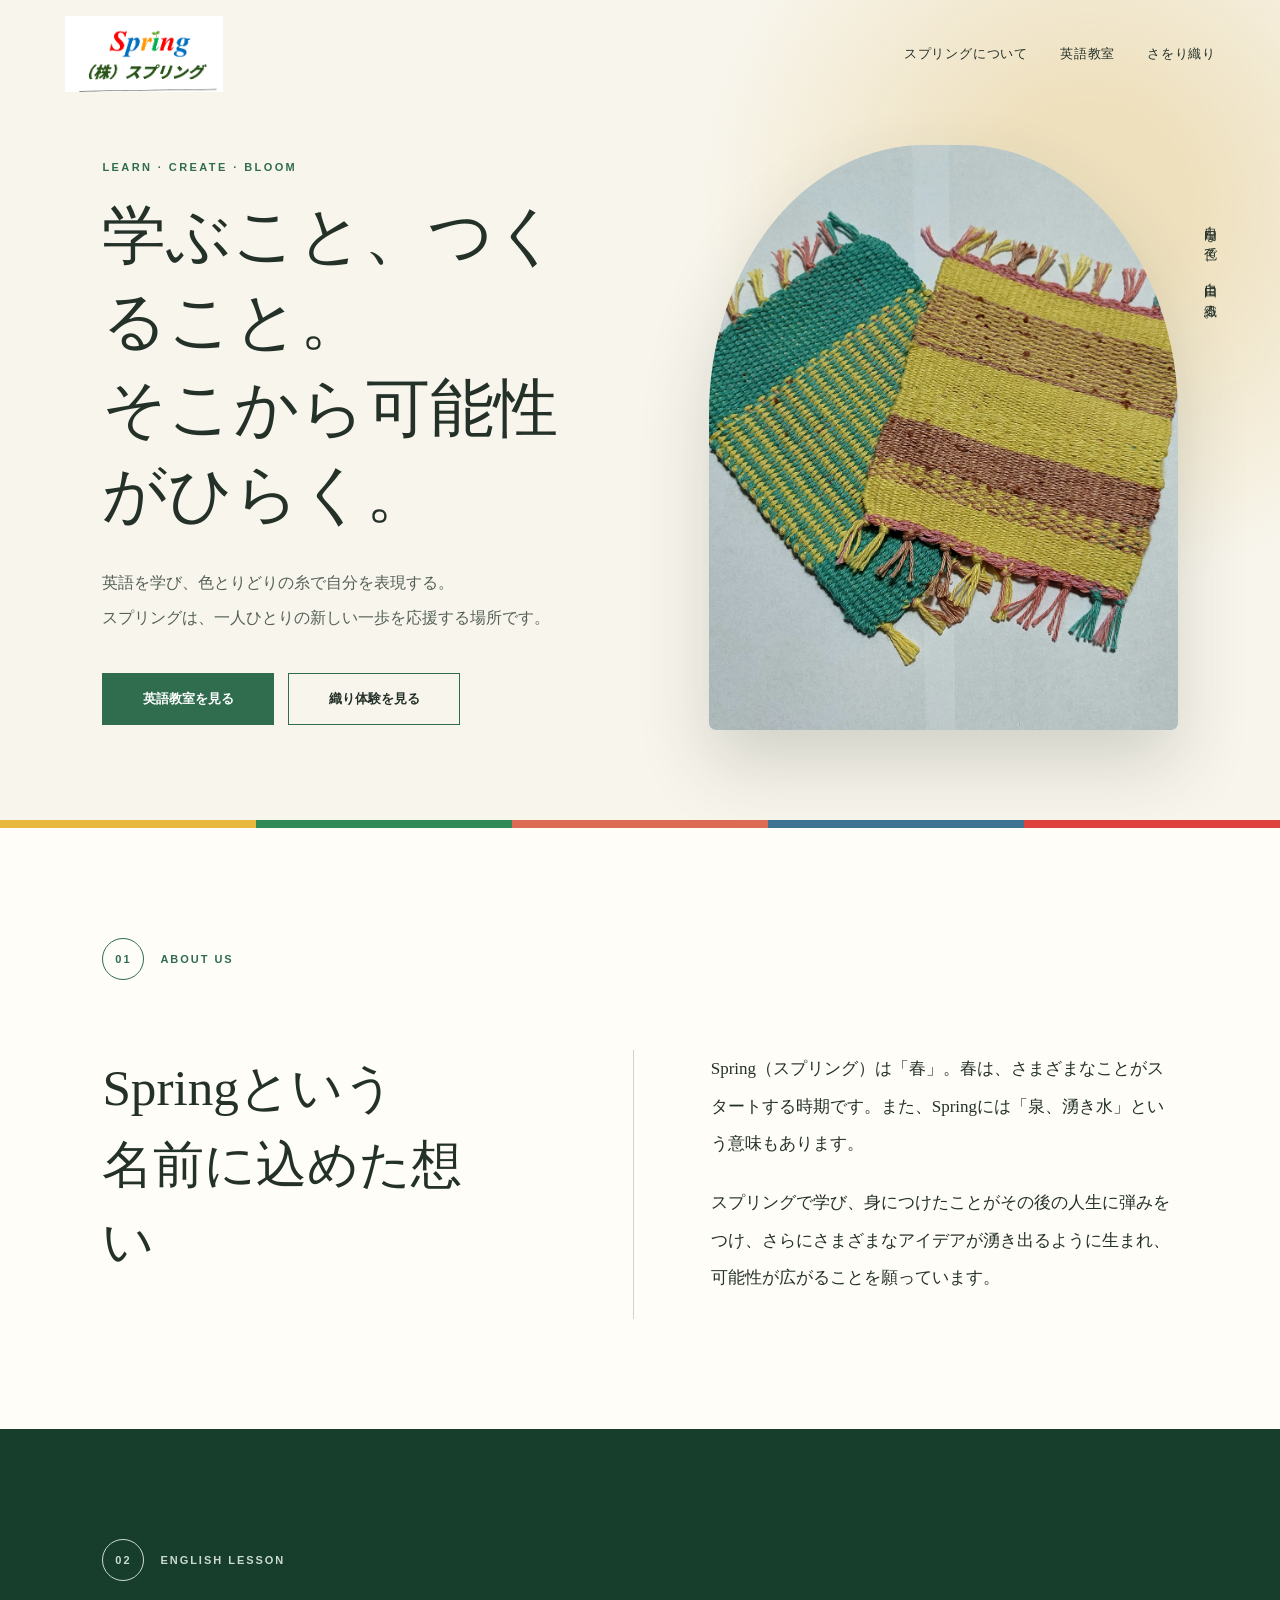
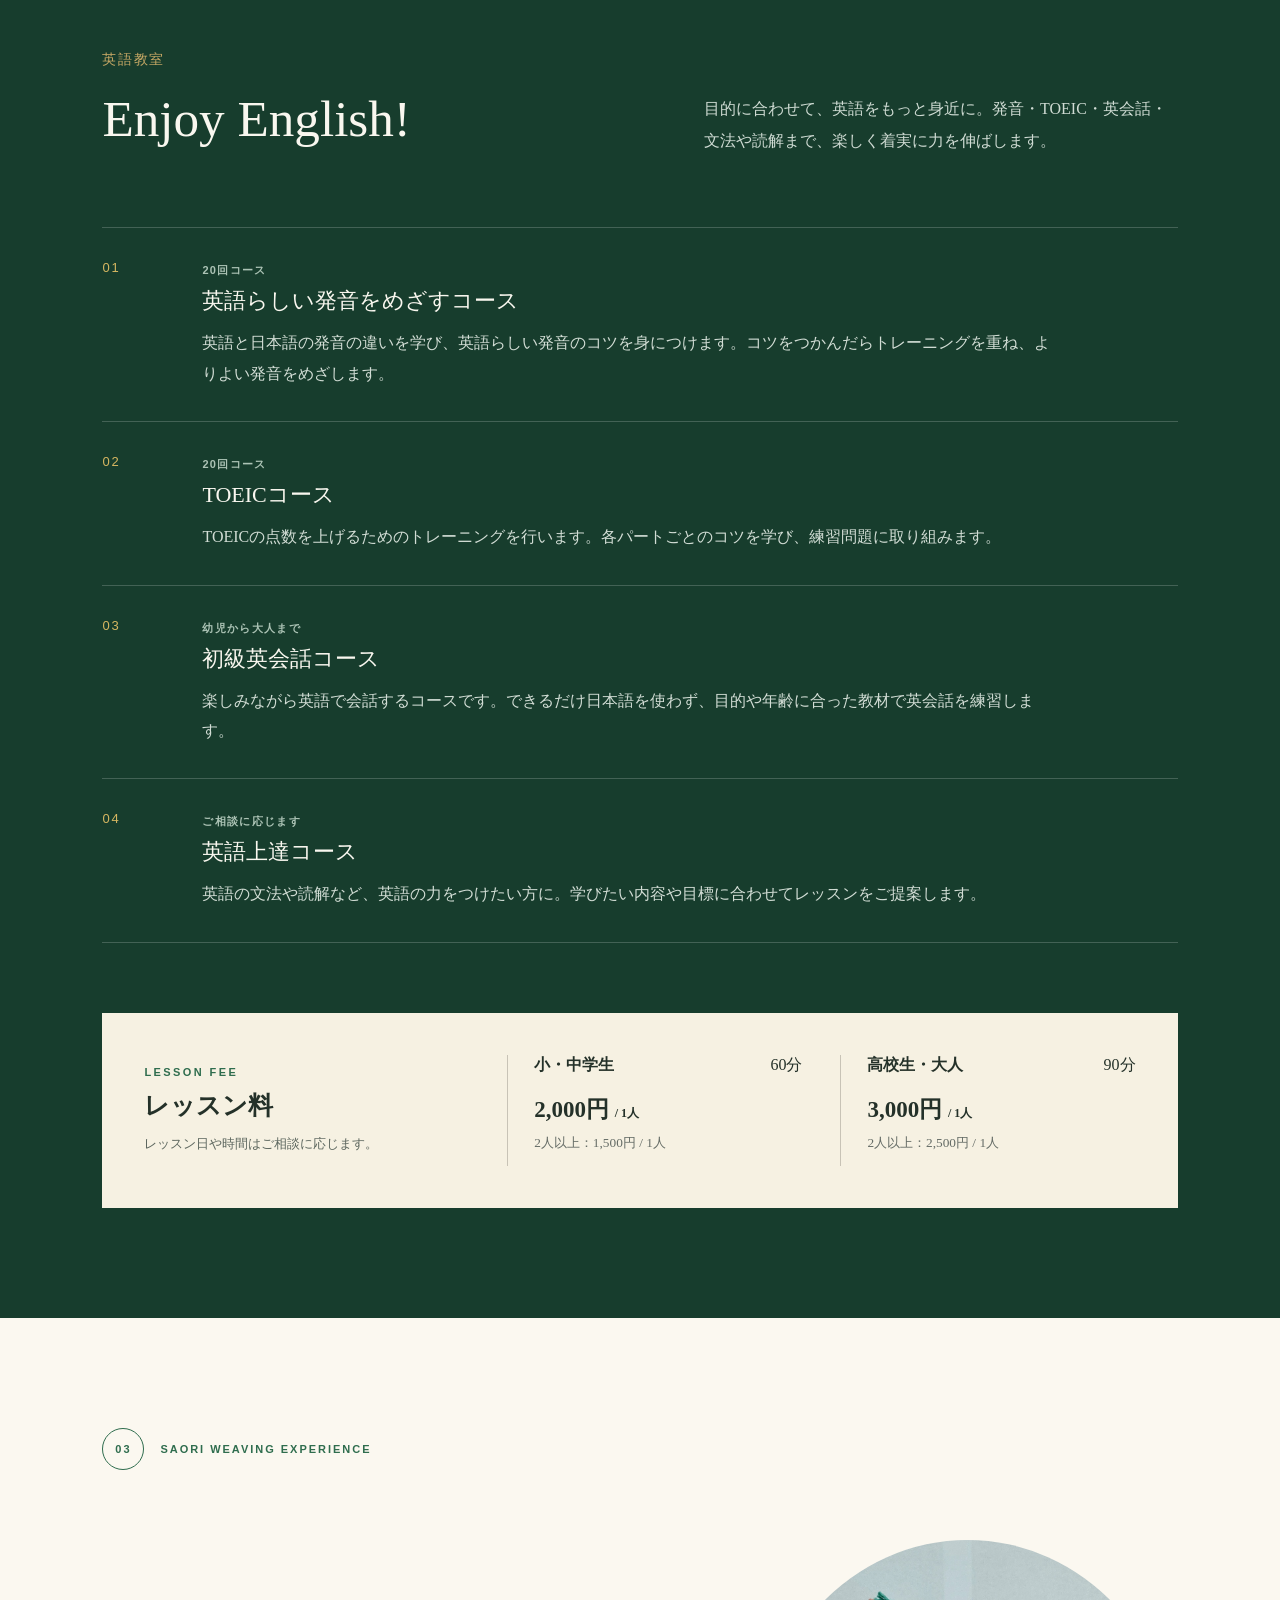
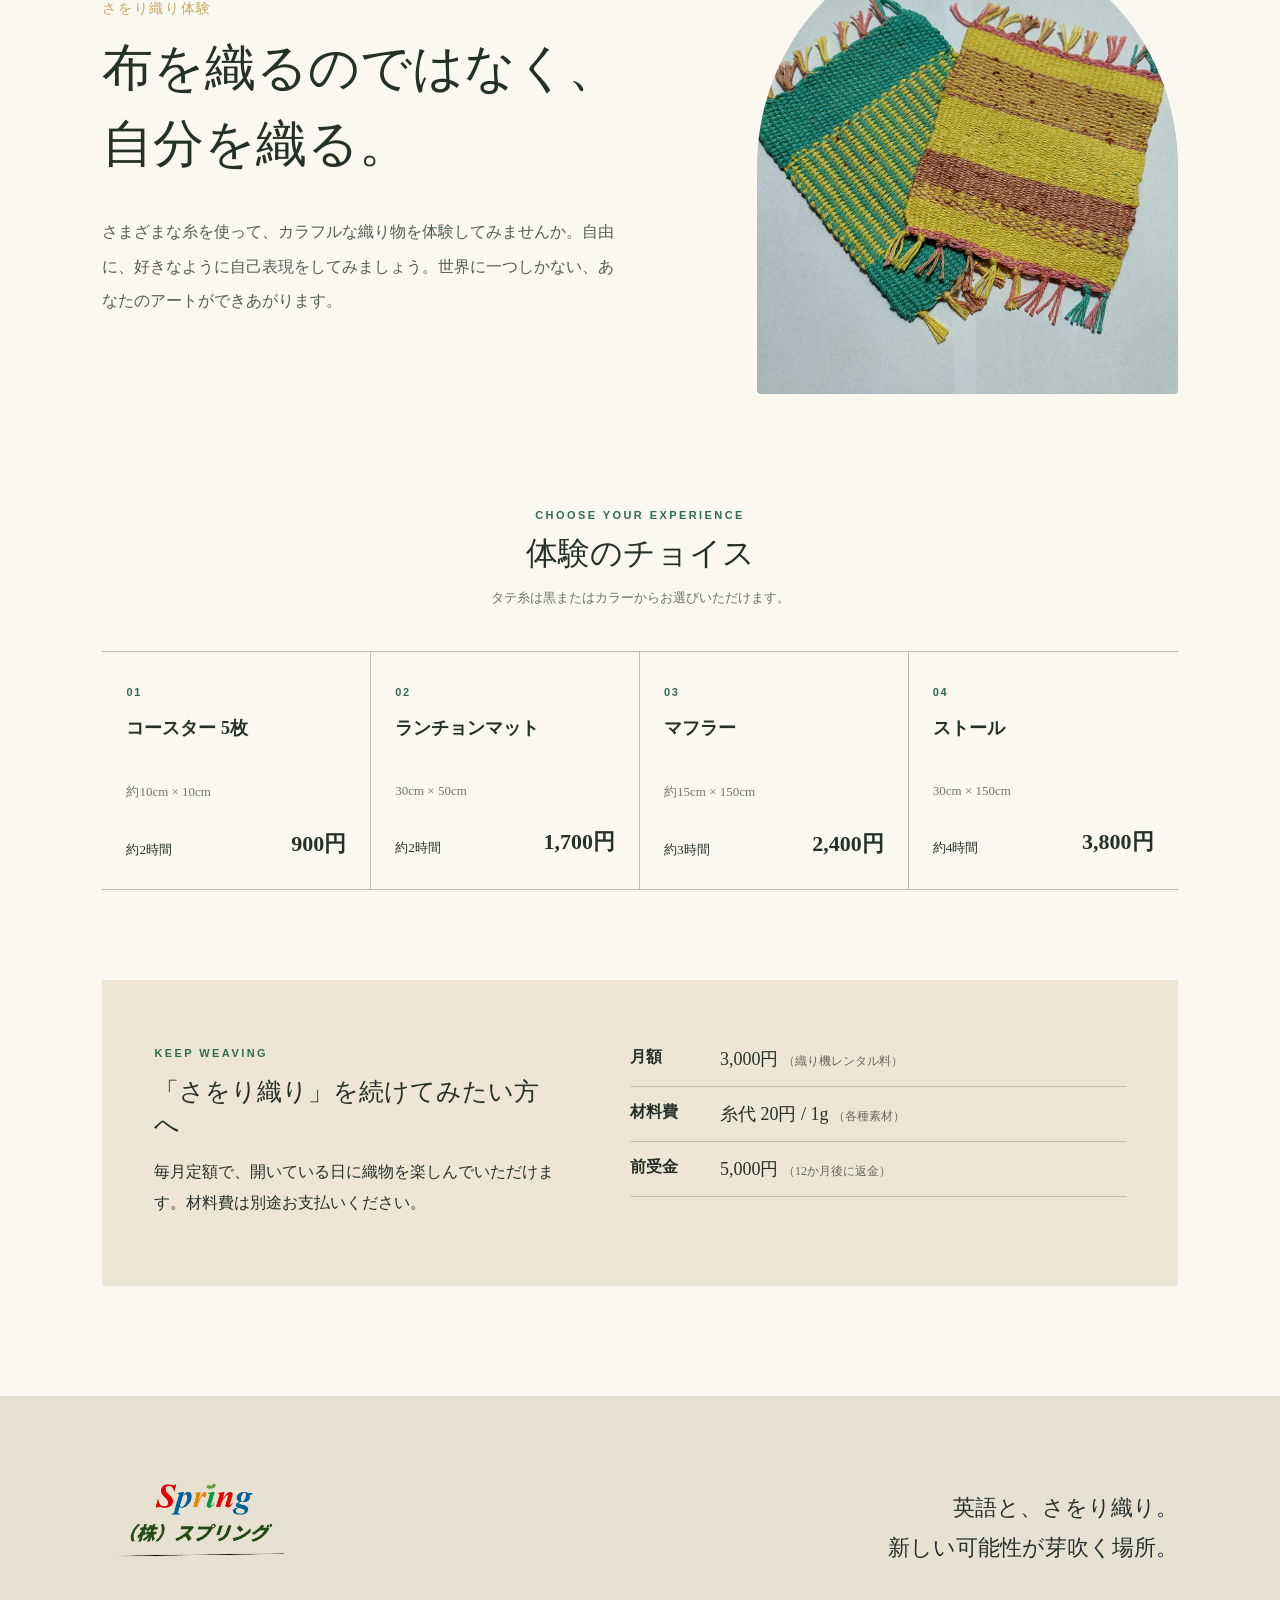
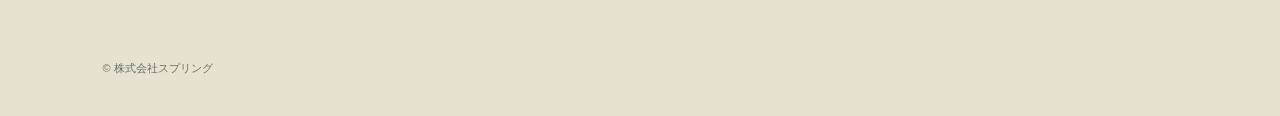
==== index.html @ 32588a69 "Add files via upload" ====
<!doctype html>
<html lang="ja">
<head>
  <meta charset="UTF-8" />
  <meta name="viewport" content="width=device-width, initial-scale=1.0" />
  <meta name="description" content="英語教室とさをり織り体験を通して、学びと自己表現を応援する株式会社スプリングの公式サイトです。" />
  <title>株式会社スプリング｜英語教室・さをり織り体験</title>
  <link rel="stylesheet" href="./styles.css" />
</head>
<body><link rel="preload" as="image" href="./spring-logo.png"/><link rel="preload" as="image" href="./saori-coasters.jpg"/><main><header><a class="logo" href="#top"><img src="./spring-logo.png" alt="株式会社スプリング"/></a><nav><a href="#about">スプリングについて</a><a href="#english">英語教室</a><a href="#saori">さをり織り</a></nav></header><section class="hero" id="top"><div><p class="eyebrow">LEARN · CREATE · BLOOM</p><h1>学ぶこと、つくること。<br/>そこから可能性がひらく。</h1><p class="lead">英語を学び、色とりどりの糸で自分を表現する。<br/>スプリングは、一人ひとりの新しい一歩を応援する場所です。</p><div class="buttons"><a href="#english">英語教室を見る</a><a href="#saori">織り体験を見る</a></div></div><div class="hero-art"><img src="./saori-coasters.jpg" alt="色鮮やかなさをり織りの作品"/><span>自由な色で、自由に織る。</span></div></section><div class="threads"><i></i><i></i><i></i><i></i><i></i></div><section class="section about" id="about"><p class="label"><b>01</b> ABOUT US</p><div class="two-col"><h2>Springという<br/>名前に込めた想い</h2><div class="about-text"><p>Spring（スプリング）は「春」。春は、さまざまなことがスタートする時期です。また、Springには「泉、湧き水」という意味もあります。</p><p>スプリングで学び、身につけたことがその後の人生に弾みをつけ、さらにさまざまなアイデアが湧き出るように生まれ、可能性が広がることを願っています。</p></div></div></section><section class="section english" id="english"><p class="label light"><b>02</b> ENGLISH LESSON</p><div class="two-col intro"><div><p class="kicker">英語教室</p><h2>Enjoy English!</h2></div><p>目的に合わせて、英語をもっと身近に。発音・TOEIC・英会話・文法や読解まで、楽しく着実に力を伸ばします。</p></div><div class="lesson-list"><article><span>01</span><div><small>20回コース</small><h3>英語らしい発音をめざすコース</h3><p>英語と日本語の発音の違いを学び、英語らしい発音のコツを身につけます。コツをつかんだらトレーニングを重ね、よりよい発音をめざします。</p></div></article><article><span>02</span><div><small>20回コース</small><h3>TOEICコース</h3><p>TOEICの点数を上げるためのトレーニングを行います。各パートごとのコツを学び、練習問題に取り組みます。</p></div></article><article><span>03</span><div><small>幼児から大人まで</small><h3>初級英会話コース</h3><p>楽しみながら英語で会話するコースです。できるだけ日本語を使わず、目的や年齢に合った教材で英会話を練習します。</p></div></article><article><span>04</span><div><small>ご相談に応じます</small><h3>英語上達コース</h3><p>英語の文法や読解など、英語の力をつけたい方に。学びたい内容や目標に合わせてレッスンをご提案します。</p></div></article></div><div class="fees"><div><p class="eyebrow">LESSON FEE</p><h3>レッスン料</h3><p>レッスン日や時間はご相談に応じます。</p></div><div class="fee"><p><b>小・中学生</b><span>60分</span></p><strong>2,000円 <small>/ 1人</small></strong><small>2人以上：1,500円 / 1人</small></div><div class="fee"><p><b>高校生・大人</b><span>90分</span></p><strong>3,000円 <small>/ 1人</small></strong><small>2人以上：2,500円 / 1人</small></div></div></section><section class="section saori" id="saori"><p class="label"><b>03</b> SAORI WEAVING EXPERIENCE</p><div class="saori-intro"><div><p class="kicker">さをり織り体験</p><h2>布を織るのではなく、<br/>自分を織る。</h2><p>さまざまな糸を使って、カラフルな織り物を体験してみませんか。自由に、好きなように自己表現をしてみましょう。世界に一つしかない、あなたのアートができあがります。</p></div><img src="./saori-coasters.jpg" alt="手織りのカラフルなコースター"/></div><div class="choice-title"><p class="eyebrow">CHOOSE YOUR EXPERIENCE</p><h3>体験のチョイス</h3><p>タテ糸は黒またはカラーからお選びいただけます。</p></div><div class="choices"><article><span>01</span><h4>コースター 5枚</h4><p>約10cm × 10cm</p><div><small>約2時間</small><strong>900円</strong></div></article><article><span>02</span><h4>ランチョンマット</h4><p>30cm × 50cm</p><div><small>約2時間</small><strong>1,700円</strong></div></article><article><span>03</span><h4>マフラー</h4><p>約15cm × 150cm</p><div><small>約3時間</small><strong>2,400円</strong></div></article><article><span>04</span><h4>ストール</h4><p>30cm × 150cm</p><div><small>約4時間</small><strong>3,800円</strong></div></article></div><div class="continue"><div><p class="eyebrow">KEEP WEAVING</p><h3>「さをり織り」を続けてみたい方へ</h3><p>毎月定額で、開いている日に織物を楽しんでいただけます。材料費は別途お支払いください。</p></div><dl><div><dt>月額</dt><dd>3,000円 <small>（織り機レンタル料）</small></dd></div><div><dt>材料費</dt><dd>糸代 20円 / 1g <small>（各種素材）</small></dd></div><div><dt>前受金</dt><dd>5,000円 <small>（12か月後に返金）</small></dd></div></dl></div></section><footer><img src="./spring-logo.png" alt="株式会社スプリング"/><p>英語と、さをり織り。<br/>新しい可能性が芽吹く場所。</p><small>© 株式会社スプリング</small></footer></main></body>
</html>
---- styles.css ----
:root{--ink:#243129;--green:#2f6d4e;--deep:#173d2d;--paper:#fffdf8;--cream:#f8f5ec;--gold:#d8ad47}
*{box-sizing:border-box}html{scroll-behavior:smooth}body{margin:0;background:var(--paper);color:var(--ink);font-family:"Yu Mincho","Hiragino Mincho ProN",serif}a{color:inherit;text-decoration:none}img{display:block;max-width:100%}
header{position:absolute;z-index:5;inset:0 0 auto;height:108px;padding:16px clamp(24px,5vw,76px);display:flex;align-items:center;justify-content:space-between}.logo{width:160px;height:76px;overflow:hidden;display:grid;place-items:center}.logo img{width:158px}nav{display:flex;gap:32px;font:13px "Yu Gothic",sans-serif;letter-spacing:.06em}nav a{padding:8px 0;border-bottom:1px solid transparent}nav a:hover{border-color:var(--green)}
.hero{min-height:760px;padding:145px clamp(28px,8vw,130px) 90px;display:grid;grid-template-columns:1.05fr .95fr;gap:7vw;align-items:center;background:radial-gradient(circle at 85% 25%,#eee0bd 0 8%,transparent 31%),var(--cream);overflow:hidden}.eyebrow{font:700 11px Arial,sans-serif;letter-spacing:.22em;color:var(--green)}h1{margin:20px 0 28px;font-size:clamp(42px,5vw,72px);line-height:1.35;font-weight:500}.lead{font-size:16px;line-height:2.15;color:#536057}.buttons{display:flex;gap:14px;margin-top:38px}.buttons a{min-width:172px;padding:16px 20px;text-align:center;border:1px solid var(--green);font:600 13px Arial,sans-serif;transition:.2s}.buttons a:first-child{background:var(--green);color:#fff}.buttons a:hover{transform:translateY(-2px);box-shadow:0 10px 25px #254b3530}.hero-art{position:relative;max-width:560px}.hero-art img{width:100%;aspect-ratio:4/5;object-fit:cover;border-radius:46% 46% 7px 7px;filter:saturate(.85);box-shadow:0 34px 70px #283d2d30}.hero-art span{position:absolute;right:-42px;top:70px;writing-mode:vertical-rl;letter-spacing:.18em;font-size:13px}.threads{height:8px;display:grid;grid-template-columns:repeat(5,1fr)}.threads i:nth-child(1){background:#e8b73d}.threads i:nth-child(2){background:#2f8a56}.threads i:nth-child(3){background:#dc6b55}.threads i:nth-child(4){background:#3e7391}.threads i:nth-child(5){background:#dd433c}
.section{padding:110px clamp(28px,8vw,130px)}.label{margin:0 0 70px;display:flex;align-items:center;gap:16px;font:700 11px Arial,sans-serif;letter-spacing:.18em;color:var(--green)}.label b{width:42px;height:42px;display:grid;place-items:center;border:1px solid;border-radius:50%}.label.light{color:#cbdcce}.two-col{display:grid;grid-template-columns:.85fr 1.15fr;gap:10vw}.section h2{margin:0;font-size:clamp(34px,4vw,58px);line-height:1.5;font-weight:500}.about-text{padding-left:6vw;border-left:1px solid #cdd4cb}.about-text p{margin:0 0 22px;font-size:17px;line-height:2.2}
.english{background:var(--deep);color:#f9f7ef}.intro{grid-template-columns:1fr 1fr;align-items:end}.kicker{margin:0 0 12px;color:#c6a865;font-size:14px;letter-spacing:.12em}.intro>p{margin:0;color:#cfdbd3;line-height:2}.lesson-list{margin-top:70px;border-top:1px solid #ffffff30}.lesson-list article{padding:32px 0;display:grid;grid-template-columns:80px 1fr;gap:20px;border-bottom:1px solid #ffffff30}.lesson-list article>span{color:#d6b761;font:13px Arial,sans-serif;letter-spacing:.15em}.lesson-list small{color:#acc3b5;font:600 11px Arial,sans-serif;letter-spacing:.12em}.lesson-list h3{margin:8px 0 12px;font-size:22px;font-weight:500}.lesson-list p{margin:0;max-width:850px;color:#d2ddd5;line-height:1.9}.fees{margin-top:70px;padding:42px;display:grid;grid-template-columns:1.1fr 1fr 1fr;gap:38px;background:#f6f1e2;color:var(--ink)}.fees h3{margin:7px 0 12px;font-size:25px}.fees>div:first-child>p:last-child{font-size:13px;color:#5d675f}.fee{padding-left:26px;border-left:1px solid #c8c3b6}.fee p{display:flex;justify-content:space-between;margin:0 0 18px}.fee>strong{display:block;font-size:23px;margin-bottom:8px}.fee>strong small{font-size:12px}.fee>small{color:#656c66}
.saori{background:#fbf8f0}.saori-intro{display:grid;grid-template-columns:1fr .8fr;gap:10vw;align-items:center}.saori-intro>div>p:last-child{margin-top:32px;font-size:16px;line-height:2.15;color:#525e56}.saori-intro img{width:100%;aspect-ratio:1/1.08;object-fit:cover;border-radius:50% 50% 4px 4px}.choice-title{margin-top:115px;text-align:center}.choice-title h3{margin:8px 0 12px;font-size:32px;font-weight:500}.choice-title>p:last-child{font-size:13px;color:#687268}.choices{margin-top:44px;display:grid;grid-template-columns:repeat(4,1fr);border-block:1px solid #babdb4}.choices article{padding:30px 24px;border-right:1px solid #babdb4}.choices article:last-child{border:0}.choices article>span{color:var(--green);font:700 11px Arial,sans-serif;letter-spacing:.15em}.choices h4{min-height:54px;margin:16px 0 6px;font-size:18px}.choices article>p{font-size:13px;color:#70776f}.choices article div{margin-top:28px;display:flex;justify-content:space-between;align-items:end}.choices strong{font-size:22px}.continue{margin-top:90px;padding:52px;display:grid;grid-template-columns:.9fr 1.1fr;gap:70px;background:#eee6d4}.continue h3{margin:10px 0 16px;font-size:25px;font-weight:500}.continue p{line-height:1.9}.continue dl{margin:0}.continue dl div{padding:15px 0;display:grid;grid-template-columns:90px 1fr;border-bottom:1px solid #c5bdab}.continue dt{font-weight:700}.continue dd{margin:0;font-size:18px}.continue dd small{font-size:12px;color:#68685f}
footer{min-height:320px;padding:70px clamp(28px,8vw,130px) 40px;display:grid;grid-template-columns:1fr 1fr;background:#e7e1d2}footer img{width:190px;mix-blend-mode:multiply}footer p{text-align:right;font-size:22px;line-height:1.8}footer small{grid-column:1/-1;align-self:end;font:11px Arial,sans-serif;color:#687069}
@media(max-width:900px){header{height:88px;padding:12px 20px}.logo{width:122px;height:62px}.logo img{width:120px}nav{gap:14px;font-size:10px}nav a:first-child{display:none}.hero{min-height:auto;padding:115px 25px 65px;grid-template-columns:1fr;gap:54px}.hero h1{font-size:clamp(36px,10.5vw,55px)}.hero-art{width:88%;margin-left:auto}.hero-art span{right:-24px}.section{padding:76px 25px}.label{margin-bottom:46px}.two-col,.intro,.saori-intro,.continue{grid-template-columns:1fr;gap:36px}.about-text{padding-left:22px}.fees{grid-template-columns:1fr;padding:30px 24px;gap:26px}.fee{padding-left:20px}.choices{grid-template-columns:1fr 1fr}.choices article:nth-child(2){border-right:0}.choices article:nth-child(-n+2){border-bottom:1px solid #babdb4}.continue{padding:34px 24px}footer{grid-template-columns:1fr}footer p{text-align:left}}
@media(max-width:520px){nav{display:none}.buttons{flex-direction:column}.buttons a{width:100%}.lesson-list article{grid-template-columns:42px 1fr}.choices{grid-template-columns:1fr}.choices article{border-right:0;border-bottom:1px solid #babdb4}.choices article:last-child{border-bottom:0}.continue dl div{grid-template-columns:76px 1fr}.continue dd small{display:block;margin-top:5px}}
@media(prefers-reduced-motion:reduce){html{scroll-behavior:auto}.buttons a{transition:none}}
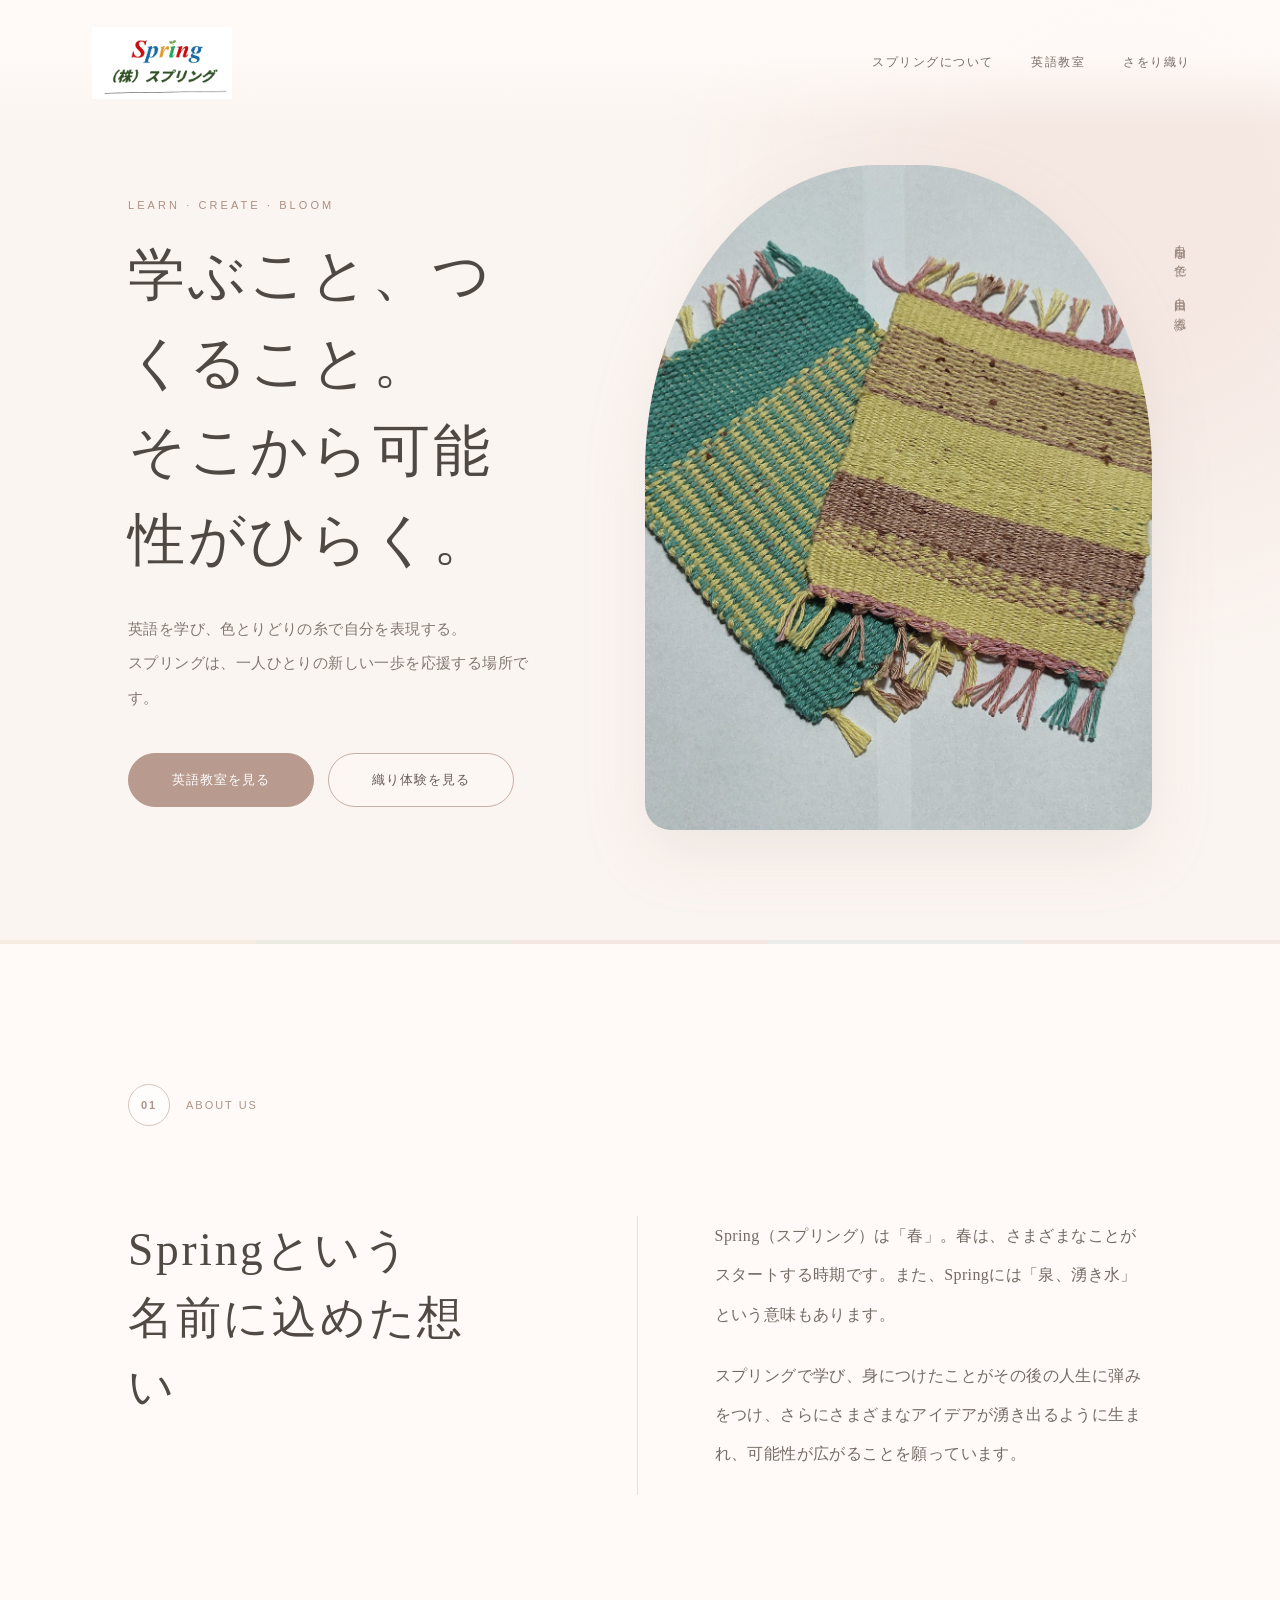
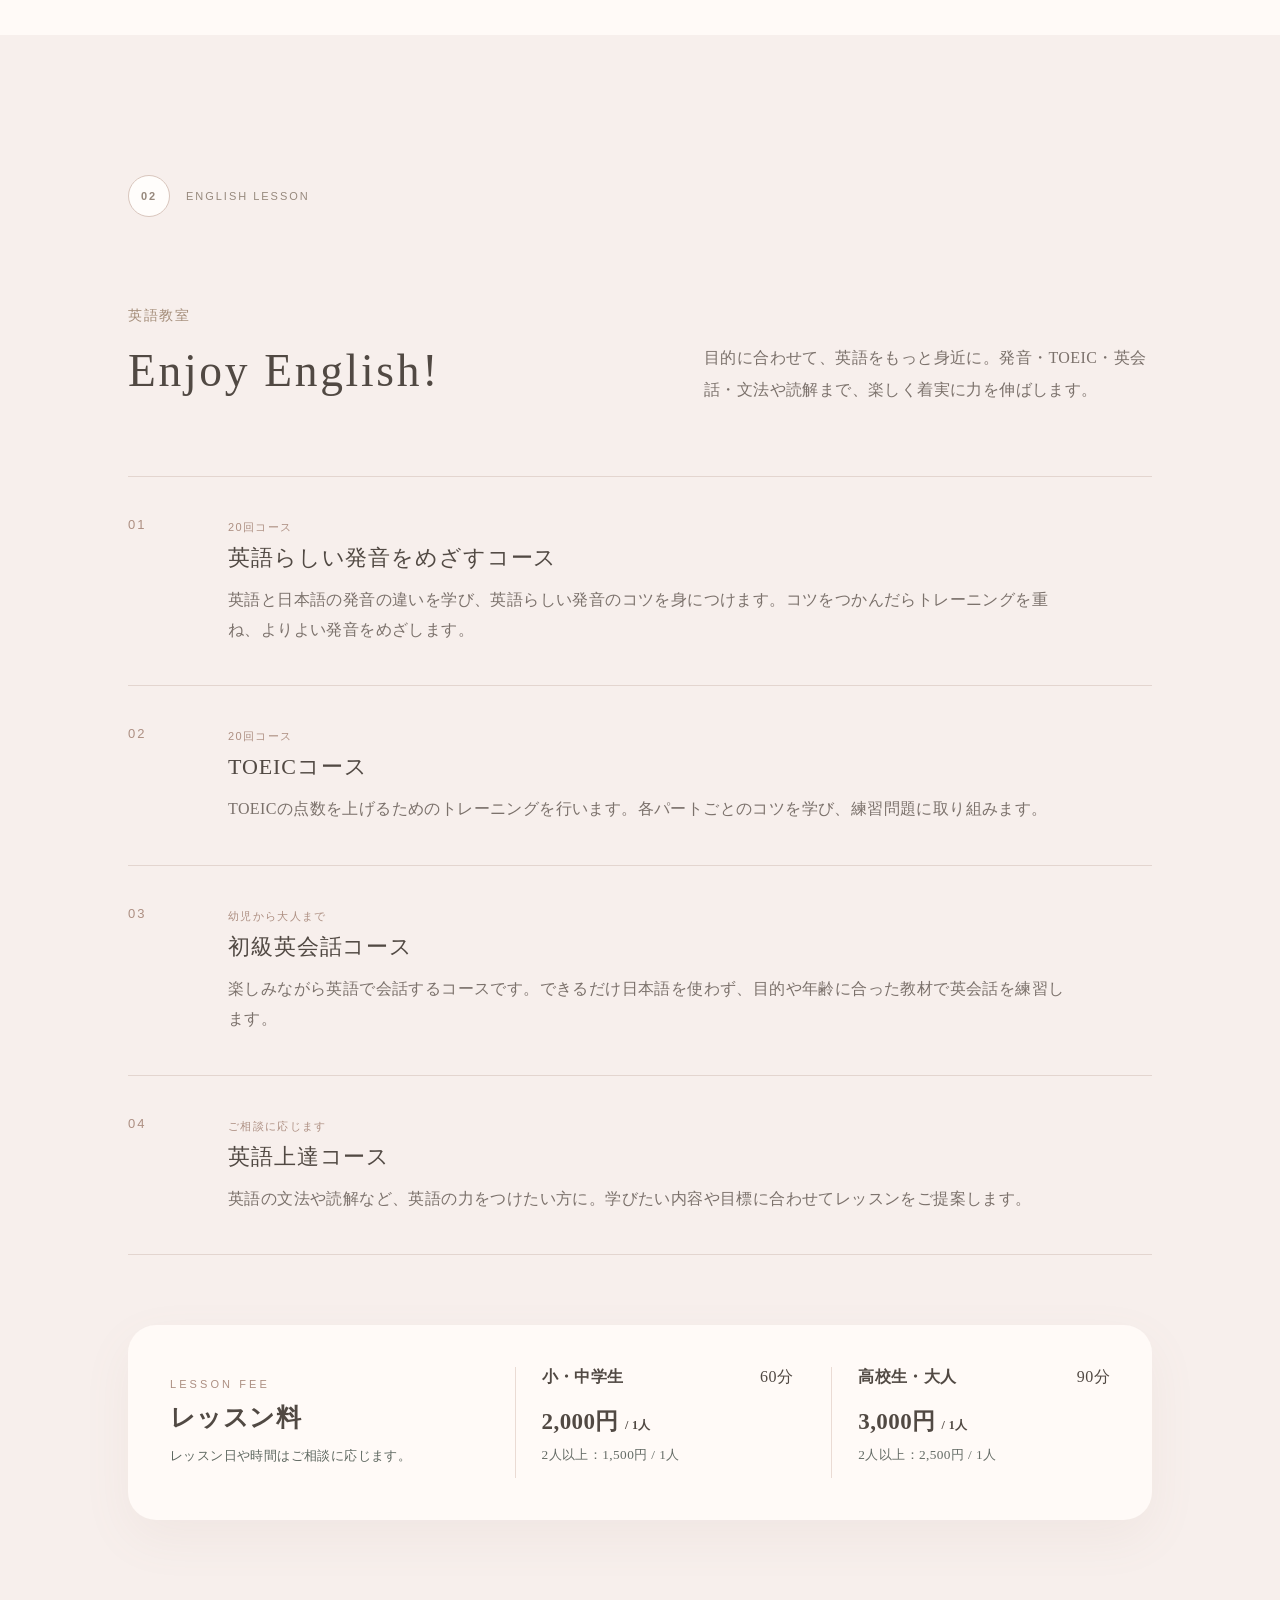
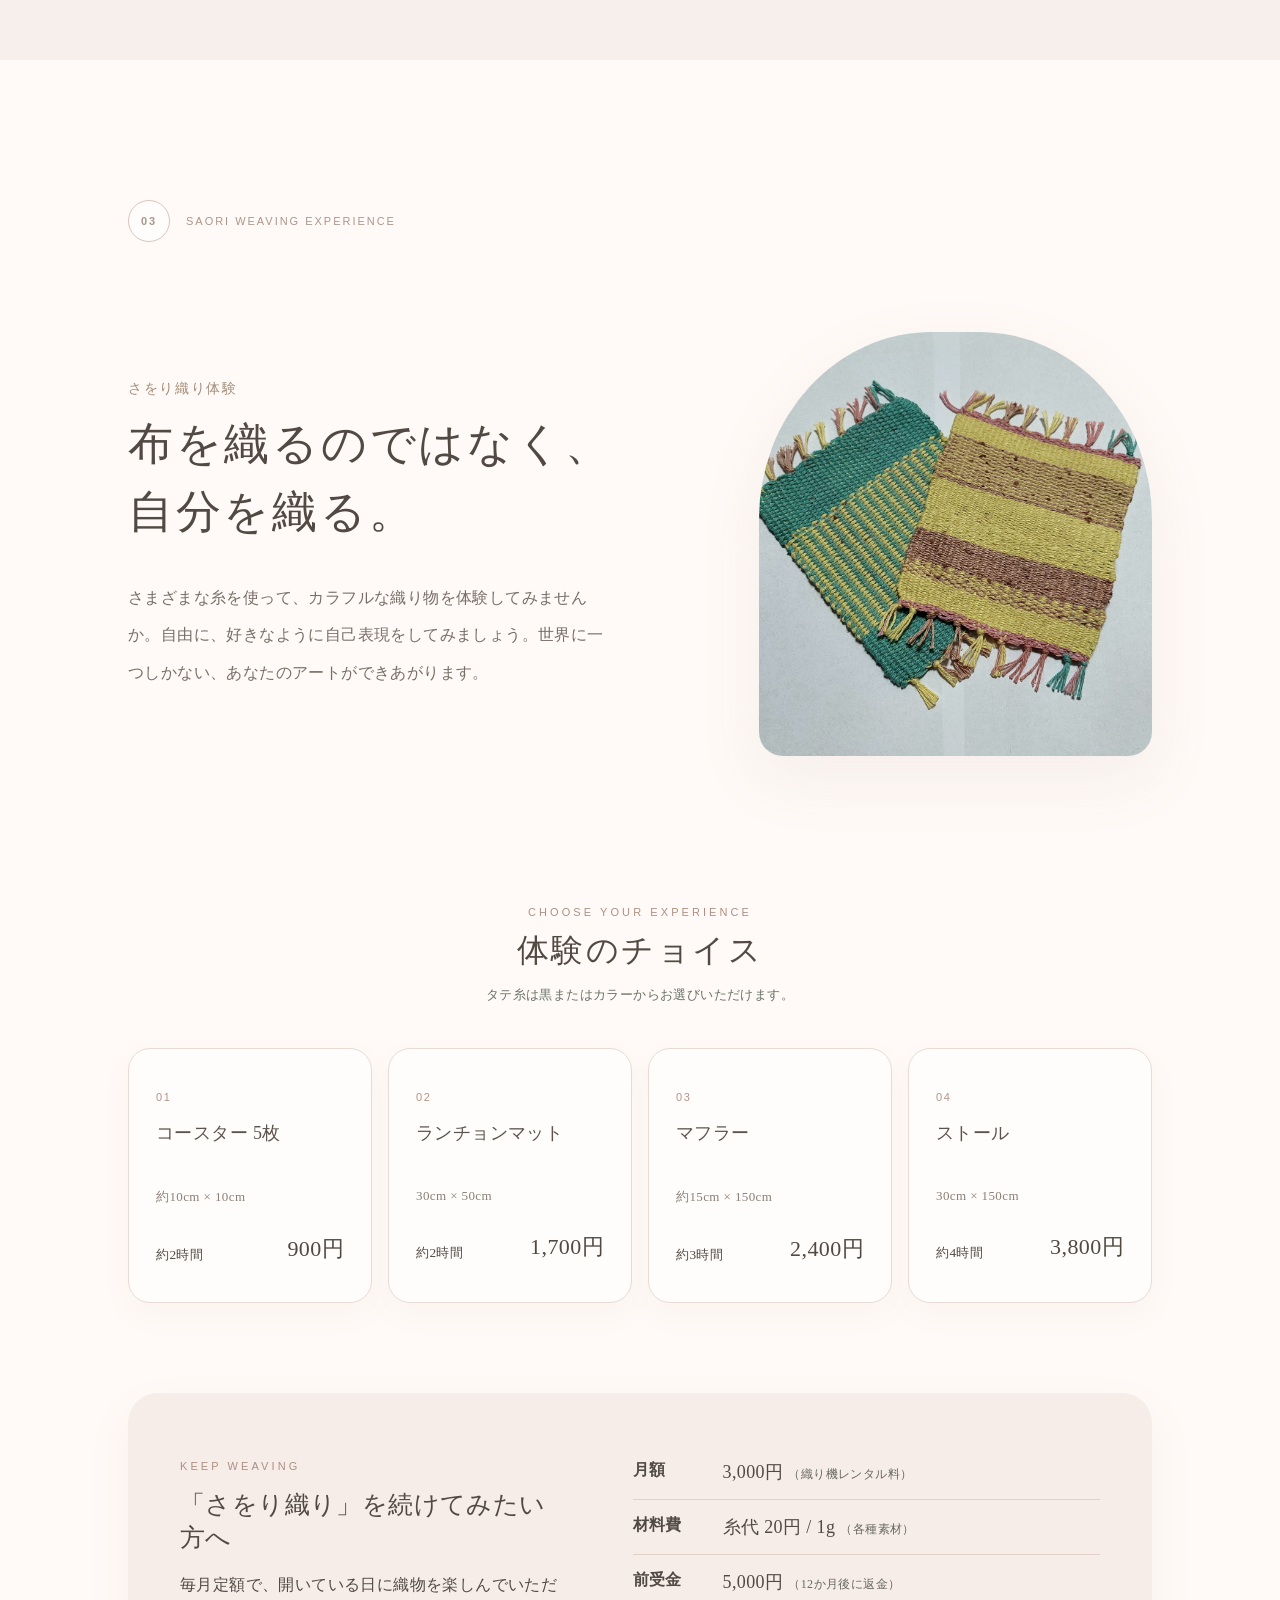
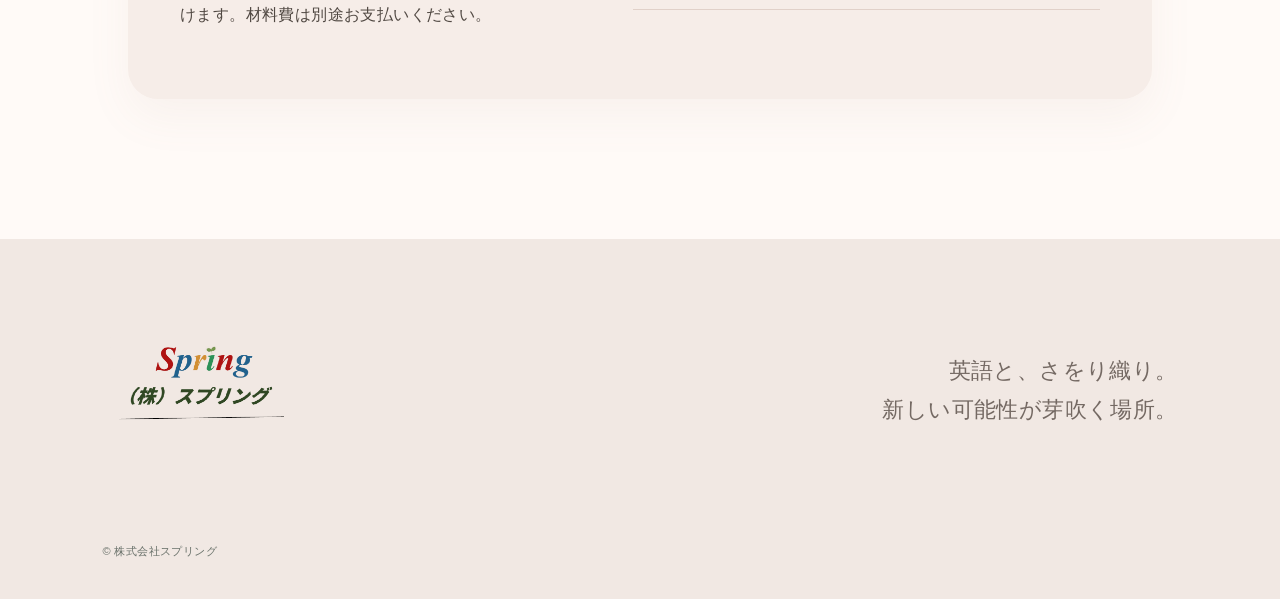
==== commit 909f782d: "ホームページを修正" ====
--- a/index.html
+++ b/index.html
@@ -1,11 +1,208 @@
 <!doctype html>
 <html lang="ja">
-<head>
-  <meta charset="UTF-8" />
-  <meta name="viewport" content="width=device-width, initial-scale=1.0" />
-  <meta name="description" content="英語教室とさをり織り体験を通して、学びと自己表現を応援する株式会社スプリングの公式サイトです。" />
-  <title>株式会社スプリング｜英語教室・さをり織り体験</title>
-  <link rel="stylesheet" href="./styles.css" />
-</head>
-<body><link rel="preload" as="image" href="./spring-logo.png"/><link rel="preload" as="image" href="./saori-coasters.jpg"/><main><header><a class="logo" href="#top"><img src="./spring-logo.png" alt="株式会社スプリング"/></a><nav><a href="#about">スプリングについて</a><a href="#english">英語教室</a><a href="#saori">さをり織り</a></nav></header><section class="hero" id="top"><div><p class="eyebrow">LEARN · CREATE · BLOOM</p><h1>学ぶこと、つくること。<br/>そこから可能性がひらく。</h1><p class="lead">英語を学び、色とりどりの糸で自分を表現する。<br/>スプリングは、一人ひとりの新しい一歩を応援する場所です。</p><div class="buttons"><a href="#english">英語教室を見る</a><a href="#saori">織り体験を見る</a></div></div><div class="hero-art"><img src="./saori-coasters.jpg" alt="色鮮やかなさをり織りの作品"/><span>自由な色で、自由に織る。</span></div></section><div class="threads"><i></i><i></i><i></i><i></i><i></i></div><section class="section about" id="about"><p class="label"><b>01</b> ABOUT US</p><div class="two-col"><h2>Springという<br/>名前に込めた想い</h2><div class="about-text"><p>Spring（スプリング）は「春」。春は、さまざまなことがスタートする時期です。また、Springには「泉、湧き水」という意味もあります。</p><p>スプリングで学び、身につけたことがその後の人生に弾みをつけ、さらにさまざまなアイデアが湧き出るように生まれ、可能性が広がることを願っています。</p></div></div></section><section class="section english" id="english"><p class="label light"><b>02</b> ENGLISH LESSON</p><div class="two-col intro"><div><p class="kicker">英語教室</p><h2>Enjoy English!</h2></div><p>目的に合わせて、英語をもっと身近に。発音・TOEIC・英会話・文法や読解まで、楽しく着実に力を伸ばします。</p></div><div class="lesson-list"><article><span>01</span><div><small>20回コース</small><h3>英語らしい発音をめざすコース</h3><p>英語と日本語の発音の違いを学び、英語らしい発音のコツを身につけます。コツをつかんだらトレーニングを重ね、よりよい発音をめざします。</p></div></article><article><span>02</span><div><small>20回コース</small><h3>TOEICコース</h3><p>TOEICの点数を上げるためのトレーニングを行います。各パートごとのコツを学び、練習問題に取り組みます。</p></div></article><article><span>03</span><div><small>幼児から大人まで</small><h3>初級英会話コース</h3><p>楽しみながら英語で会話するコースです。できるだけ日本語を使わず、目的や年齢に合った教材で英会話を練習します。</p></div></article><article><span>04</span><div><small>ご相談に応じます</small><h3>英語上達コース</h3><p>英語の文法や読解など、英語の力をつけたい方に。学びたい内容や目標に合わせてレッスンをご提案します。</p></div></article></div><div class="fees"><div><p class="eyebrow">LESSON FEE</p><h3>レッスン料</h3><p>レッスン日や時間はご相談に応じます。</p></div><div class="fee"><p><b>小・中学生</b><span>60分</span></p><strong>2,000円 <small>/ 1人</small></strong><small>2人以上：1,500円 / 1人</small></div><div class="fee"><p><b>高校生・大人</b><span>90分</span></p><strong>3,000円 <small>/ 1人</small></strong><small>2人以上：2,500円 / 1人</small></div></div></section><section class="section saori" id="saori"><p class="label"><b>03</b> SAORI WEAVING EXPERIENCE</p><div class="saori-intro"><div><p class="kicker">さをり織り体験</p><h2>布を織るのではなく、<br/>自分を織る。</h2><p>さまざまな糸を使って、カラフルな織り物を体験してみませんか。自由に、好きなように自己表現をしてみましょう。世界に一つしかない、あなたのアートができあがります。</p></div><img src="./saori-coasters.jpg" alt="手織りのカラフルなコースター"/></div><div class="choice-title"><p class="eyebrow">CHOOSE YOUR EXPERIENCE</p><h3>体験のチョイス</h3><p>タテ糸は黒またはカラーからお選びいただけます。</p></div><div class="choices"><article><span>01</span><h4>コースター 5枚</h4><p>約10cm × 10cm</p><div><small>約2時間</small><strong>900円</strong></div></article><article><span>02</span><h4>ランチョンマット</h4><p>30cm × 50cm</p><div><small>約2時間</small><strong>1,700円</strong></div></article><article><span>03</span><h4>マフラー</h4><p>約15cm × 150cm</p><div><small>約3時間</small><strong>2,400円</strong></div></article><article><span>04</span><h4>ストール</h4><p>30cm × 150cm</p><div><small>約4時間</small><strong>3,800円</strong></div></article></div><div class="continue"><div><p class="eyebrow">KEEP WEAVING</p><h3>「さをり織り」を続けてみたい方へ</h3><p>毎月定額で、開いている日に織物を楽しんでいただけます。材料費は別途お支払いください。</p></div><dl><div><dt>月額</dt><dd>3,000円 <small>（織り機レンタル料）</small></dd></div><div><dt>材料費</dt><dd>糸代 20円 / 1g <small>（各種素材）</small></dd></div><div><dt>前受金</dt><dd>5,000円 <small>（12か月後に返金）</small></dd></div></dl></div></section><footer><img src="./spring-logo.png" alt="株式会社スプリング"/><p>英語と、さをり織り。<br/>新しい可能性が芽吹く場所。</p><small>© 株式会社スプリング</small></footer></main></body>
-</html>+  <head>
+    <meta charset="UTF-8" />
+    <meta name="viewport" content="width=device-width, initial-scale=1.0" />
+    <meta
+      name="description"
+      content="英語教室とさをり織り体験を通して、学びと自己表現を応援する株式会社スプリングの公式サイトです。"
+    />
+    <title>株式会社スプリング｜英語教室・さをり織り体験</title>
+    <link rel="stylesheet" href="./styles.css" />
+  </head>
+  <body>
+    <link rel="preload" as="image" href="./spring-logo.png" /><link
+      rel="preload"
+      as="image"
+      href="./saori-coasters.jpg"
+    />
+    <main>
+      <header>
+        <a class="logo" href="#top"
+          ><img src="./spring-logo.png" alt="株式会社スプリング"
+        /></a>
+        <nav>
+          <a href="#about">スプリングについて</a><a href="#english">英語教室</a
+          ><a href="#saori">さをり織り</a>
+        </nav>
+      </header>
+      <section class="hero" id="top">
+        <div>
+          <p class="eyebrow">LEARN · CREATE · BLOOM</p>
+          <h1>学ぶこと、つくること。<br />そこから可能性がひらく。</h1>
+          <p class="lead">
+            英語を学び、色とりどりの糸で自分を表現する。<br />スプリングは、一人ひとりの新しい一歩を応援する場所です。
+          </p>
+          <div class="buttons">
+            <a href="#english">英語教室を見る</a
+            ><a href="#saori">織り体験を見る</a>
+          </div>
+        </div>
+        <div class="hero-art">
+          <img
+            src="./saori-coasters.jpg"
+            alt="色鮮やかなさをり織りの作品"
+          /><span>自由な色で、自由に織る。</span>
+        </div>
+      </section>
+      <div class="threads"><i></i><i></i><i></i><i></i><i></i></div>
+      <section class="section about" id="about">
+        <p class="label"><b>01</b> ABOUT US</p>
+        <div class="two-col">
+          <h2>Springという<br />名前に込めた想い</h2>
+          <div class="about-text">
+            <p>
+              Spring（スプリング）は「春」。春は、さまざまなことがスタートする時期です。また、Springには「泉、湧き水」という意味もあります。
+            </p>
+            <p>
+              スプリングで学び、身につけたことがその後の人生に弾みをつけ、さらにさまざまなアイデアが湧き出るように生まれ、可能性が広がることを願っています。
+            </p>
+          </div>
+        </div>
+      </section>
+      <section class="section english" id="english">
+        <p class="label light"><b>02</b> ENGLISH LESSON</p>
+        <div class="two-col intro">
+          <div>
+            <p class="kicker">英語教室</p>
+            <h2>Enjoy English!</h2>
+          </div>
+          <p>
+            目的に合わせて、英語をもっと身近に。発音・TOEIC・英会話・文法や読解まで、楽しく着実に力を伸ばします。
+          </p>
+        </div>
+        <div class="lesson-list">
+          <article>
+            <span>01</span>
+            <div>
+              <small>20回コース</small>
+              <h3>英語らしい発音をめざすコース</h3>
+              <p>
+                英語と日本語の発音の違いを学び、英語らしい発音のコツを身につけます。コツをつかんだらトレーニングを重ね、よりよい発音をめざします。
+              </p>
+            </div>
+          </article>
+          <article>
+            <span>02</span>
+            <div>
+              <small>20回コース</small>
+              <h3>TOEICコース</h3>
+              <p>
+                TOEICの点数を上げるためのトレーニングを行います。各パートごとのコツを学び、練習問題に取り組みます。
+              </p>
+            </div>
+          </article>
+          <article>
+            <span>03</span>
+            <div>
+              <small>幼児から大人まで</small>
+              <h3>初級英会話コース</h3>
+              <p>
+                楽しみながら英語で会話するコースです。できるだけ日本語を使わず、目的や年齢に合った教材で英会話を練習します。
+              </p>
+            </div>
+          </article>
+          <article>
+            <span>04</span>
+            <div>
+              <small>ご相談に応じます</small>
+              <h3>英語上達コース</h3>
+              <p>
+                英語の文法や読解など、英語の力をつけたい方に。学びたい内容や目標に合わせてレッスンをご提案します。
+              </p>
+            </div>
+          </article>
+        </div>
+        <div class="fees">
+          <div>
+            <p class="eyebrow">LESSON FEE</p>
+            <h3>レッスン料</h3>
+            <p>レッスン日や時間はご相談に応じます。</p>
+          </div>
+          <div class="fee">
+            <p><b>小・中学生</b><span>60分</span></p>
+            <strong>2,000円 <small>/ 1人</small></strong
+            ><small>2人以上：1,500円 / 1人</small>
+          </div>
+          <div class="fee">
+            <p><b>高校生・大人</b><span>90分</span></p>
+            <strong>3,000円 <small>/ 1人</small></strong
+            ><small>2人以上：2,500円 / 1人</small>
+          </div>
+        </div>
+      </section>
+      <section class="section saori" id="saori">
+        <p class="label"><b>03</b> SAORI WEAVING EXPERIENCE</p>
+        <div class="saori-intro">
+          <div>
+            <p class="kicker">さをり織り体験</p>
+            <h2>布を織るのではなく、<br />自分を織る。</h2>
+            <p>
+              さまざまな糸を使って、カラフルな織り物を体験してみませんか。自由に、好きなように自己表現をしてみましょう。世界に一つしかない、あなたのアートができあがります。
+            </p>
+          </div>
+          <img src="./saori-coasters.jpg" alt="手織りのカラフルなコースター" />
+        </div>
+        <div class="choice-title">
+          <p class="eyebrow">CHOOSE YOUR EXPERIENCE</p>
+          <h3>体験のチョイス</h3>
+          <p>タテ糸は黒またはカラーからお選びいただけます。</p>
+        </div>
+        <div class="choices">
+          <article>
+            <span>01</span>
+            <h4>コースター 5枚</h4>
+            <p>約10cm × 10cm</p>
+            <div><small>約2時間</small><strong>900円</strong></div>
+          </article>
+          <article>
+            <span>02</span>
+            <h4>ランチョンマット</h4>
+            <p>30cm × 50cm</p>
+            <div><small>約2時間</small><strong>1,700円</strong></div>
+          </article>
+          <article>
+            <span>03</span>
+            <h4>マフラー</h4>
+            <p>約15cm × 150cm</p>
+            <div><small>約3時間</small><strong>2,400円</strong></div>
+          </article>
+          <article>
+            <span>04</span>
+            <h4>ストール</h4>
+            <p>30cm × 150cm</p>
+            <div><small>約4時間</small><strong>3,800円</strong></div>
+          </article>
+        </div>
+        <div class="continue">
+          <div>
+            <p class="eyebrow">KEEP WEAVING</p>
+            <h3>「さをり織り」を続けてみたい方へ</h3>
+            <p>
+              毎月定額で、開いている日に織物を楽しんでいただけます。材料費は別途お支払いください。
+            </p>
+          </div>
+          <dl>
+            <div>
+              <dt>月額</dt>
+              <dd>3,000円 <small>（織り機レンタル料）</small></dd>
+            </div>
+            <div>
+              <dt>材料費</dt>
+              <dd>糸代 20円 / 1g <small>（各種素材）</small></dd>
+            </div>
+            <div>
+              <dt>前受金</dt>
+              <dd>5,000円 <small>（12か月後に返金）</small></dd>
+            </div>
+          </dl>
+        </div>
+      </section>
+      <footer>
+        <img src="./spring-logo.png" alt="株式会社スプリング" />
+        <p>英語と、さをり織り。<br />新しい可能性が芽吹く場所。</p>
+        <small>© 株式会社スプリング</small>
+      </footer>
+    </main>
+  </body>
+</html>
--- a/styles.css
+++ b/styles.css
@@ -9,3 +9,57 @@
 @media(max-width:900px){header{height:88px;padding:12px 20px}.logo{width:122px;height:62px}.logo img{width:120px}nav{gap:14px;font-size:10px}nav a:first-child{display:none}.hero{min-height:auto;padding:115px 25px 65px;grid-template-columns:1fr;gap:54px}.hero h1{font-size:clamp(36px,10.5vw,55px)}.hero-art{width:88%;margin-left:auto}.hero-art span{right:-24px}.section{padding:76px 25px}.label{margin-bottom:46px}.two-col,.intro,.saori-intro,.continue{grid-template-columns:1fr;gap:36px}.about-text{padding-left:22px}.fees{grid-template-columns:1fr;padding:30px 24px;gap:26px}.fee{padding-left:20px}.choices{grid-template-columns:1fr 1fr}.choices article:nth-child(2){border-right:0}.choices article:nth-child(-n+2){border-bottom:1px solid #babdb4}.continue{padding:34px 24px}footer{grid-template-columns:1fr}footer p{text-align:left}}
 @media(max-width:520px){nav{display:none}.buttons{flex-direction:column}.buttons a{width:100%}.lesson-list article{grid-template-columns:42px 1fr}.choices{grid-template-columns:1fr}.choices article{border-right:0;border-bottom:1px solid #babdb4}.choices article:last-child{border-bottom:0}.continue dl div{grid-template-columns:76px 1fr}.continue dd small{display:block;margin-top:5px}}
 @media(prefers-reduced-motion:reduce){html{scroll-behavior:auto}.buttons a{transition:none}}
+
+/* Soft editorial direction inspired by the supplied KIMONO TALES reference */
+:root{--ink:#3d3833;--green:#6f7867;--deep:#f3eee8;--paper:#fdfbf8;--cream:#f7f2ec;--gold:#a68f78}
+body{background:#fdfbf8;color:var(--ink);letter-spacing:.025em}
+header{height:126px;background:linear-gradient(#fdfbf8ee,#fdfbf800);padding-inline:clamp(24px,7vw,110px)}
+.logo{width:145px;height:82px}.logo img{width:140px;filter:saturate(.72)}
+nav{gap:38px;color:#5f5a55;font-size:12px;letter-spacing:.12em}
+.hero{min-height:820px;grid-template-columns:.9fr 1.1fr;padding:165px clamp(28px,10vw,160px) 110px;background:#f8f4ef;gap:8vw}
+.hero h1{max-width:720px;font-size:clamp(38px,4.45vw,64px);line-height:1.55;font-weight:400;letter-spacing:.055em}
+.lead{max-width:590px;color:#756e67;font-size:15px;line-height:2.3}
+.eyebrow{color:#96816f;font-weight:400;letter-spacing:.28em}
+.buttons a{background:transparent!important;color:#4d4945!important;border-color:#9b928a;min-width:186px;padding:17px 24px;font-weight:400;letter-spacing:.08em}
+.buttons a:hover{background:#4d4945!important;color:#fff!important;box-shadow:none}
+.hero-art{max-width:610px}.hero-art img{aspect-ratio:4/5.25;border-radius:0;filter:saturate(.62) brightness(1.04) contrast(.93);box-shadow:none}
+.hero-art:before{content:"";position:absolute;inset:-18px 18px 18px -18px;border:1px solid #cfc4b8;z-index:-1}
+.hero-art span{right:-36px;color:#756c64;font-size:12px}
+.threads{height:2px;opacity:.42}
+.section{padding:140px clamp(28px,10vw,160px)}
+.label{color:#97897d;margin-bottom:90px;font-weight:400}.label b{border-color:#bcb1a7}
+.section h2{font-size:clamp(32px,3.55vw,52px);font-weight:400;letter-spacing:.06em}
+.about{background:#fdfbf8}.about-text{border-color:#d8d0c8}.about-text p{color:#655f59;font-size:16px;line-height:2.45}
+.english{background:#f1ece7;color:var(--ink)}
+.label.light{color:#97897d}.kicker{color:#a48d79;font-weight:400}
+.intro>p,.lesson-list p{color:#6e6862}.lesson-list{border-color:#cfc7bf}.lesson-list article{border-color:#cfc7bf;padding-block:40px}.lesson-list article>span{color:#a48d79}.lesson-list small{color:#958a80;font-weight:400}.lesson-list h3{font-weight:400;letter-spacing:.04em}
+.fees{background:#fdfbf8;border:1px solid #d6cec6}.fee{border-color:#d6cec6}
+.saori{background:#fdfbf8}.saori-intro{gap:11vw}.saori-intro img{border-radius:0;filter:saturate(.65) brightness(1.03)}
+.saori-intro>div>p:last-child{color:#6e6862;line-height:2.35}
+.choice-title{margin-top:150px}.choice-title h3{font-weight:400;letter-spacing:.08em}.choices{border-color:#d2cac1}.choices article{border-color:#d2cac1;padding:38px 27px}.choices article>span{color:#a48d79;font-weight:400}.choices h4{font-weight:400}.choices strong{font-weight:400}
+.continue{background:#f3eee7;border:1px solid #ded5cb}.continue h3{font-weight:400}.continue dl div{border-color:#d3c9bf}
+footer{background:#eee8e1;min-height:360px;padding-top:90px}footer img{filter:saturate(.65)}footer p{font-weight:400;color:#625d57}
+
+@media(max-width:900px){header{height:100px}.hero{padding:135px 25px 80px;gap:70px}.hero-art{width:86%}.section{padding:95px 25px}.label{margin-bottom:58px}.choice-title{margin-top:105px}}
+@media(max-width:520px){.hero h1{font-size:34px;line-height:1.65}.lead br{display:none}.hero-art:before{inset:-11px 11px 11px -11px}.section h2{font-size:32px}.fees,.continue{border-left:0;border-right:0;margin-inline:-25px;padding-inline:25px}}
+
+/* Gentler finish: warm pastels, rounded edges and softer separation */
+:root{--ink:#514943;--green:#87927d;--paper:#fffaf7;--cream:#fbf5f1}
+body{background:#fffaf7;color:#514943}
+header{background:linear-gradient(#fffaf7f2 45%,#fffaf700)}
+nav{color:#776d67}.hero{background:radial-gradient(circle at 88% 22%,#f5e8e2 0 11%,transparent 35%),#fbf5f1}
+.hero h1{color:#4f4843}.lead{color:#827771}.eyebrow{color:#ad8f82}
+.buttons a{border-color:#c8aea4!important;border-radius:999px;background:#fffaf7aa!important;color:#685d57!important}
+.buttons a:first-child{background:#b99a8e!important;border-color:#b99a8e!important;color:#fff!important}.buttons a:hover{background:#8f756b!important;border-color:#8f756b!important;color:#fff!important}
+.hero-art img{border-radius:46% 46% 26px 26px;box-shadow:0 24px 65px #a9887828}.hero-art:before{border-color:#e1cfc7;border-radius:46% 46% 30px 30px}.hero-art span{color:#99877e}
+.threads{height:4px;opacity:.22}.threads i:nth-child(1){background:#d7b88a}.threads i:nth-child(2){background:#aab99f}.threads i:nth-child(3){background:#d8a49b}.threads i:nth-child(4){background:#aabec5}.threads i:nth-child(5){background:#d7aaa6}
+.label{color:#ad9589}.label b{border-color:#d9c6bd;background:#fffdfb}
+.about{background:#fffaf7}.about-text{border-color:#eaded8}.about-text p{color:#746b65}
+.english{background:#f7efec}.lesson-list,.lesson-list article{border-color:#e3d5cf}.lesson-list article>span,.lesson-list small{color:#ad8f82}.lesson-list p,.intro>p{color:#7b716b}
+.fees{background:#fffaf7;border:0;border-radius:28px;box-shadow:0 18px 50px #9f7d6f12}.fee{border-color:#eadbd4}
+.saori{background:#fffaf7}.saori-intro img{border-radius:44% 44% 24px 24px;box-shadow:0 22px 60px #a988781f}.saori-intro>div>p:last-child{color:#776e68}
+.choices{gap:16px;border:0}.choices article{border:1px solid #eadbd4!important;border-radius:22px;background:#fffdfb;box-shadow:0 12px 30px #9f7d6f0c}.choices article>span{color:#b49386}.choices h4{color:#5d534e}.choices article>p{color:#8b7f78}
+.continue{background:#f6ede8;border:0;border-radius:30px;box-shadow:0 18px 45px #9f7d6f12}.continue dl div{border-color:#e1d1c9}
+footer{background:#f1e8e3}footer p{color:#746963}
+@media(max-width:900px){.choices{gap:12px}.choices article:nth-child(-n+2){border-bottom:1px solid #eadbd4}.fees,.continue{border-radius:24px}}
+@media(max-width:520px){.choices{gap:12px}.fees,.continue{margin-inline:0;border-radius:22px}.hero-art img{border-radius:45% 45% 20px 20px}}
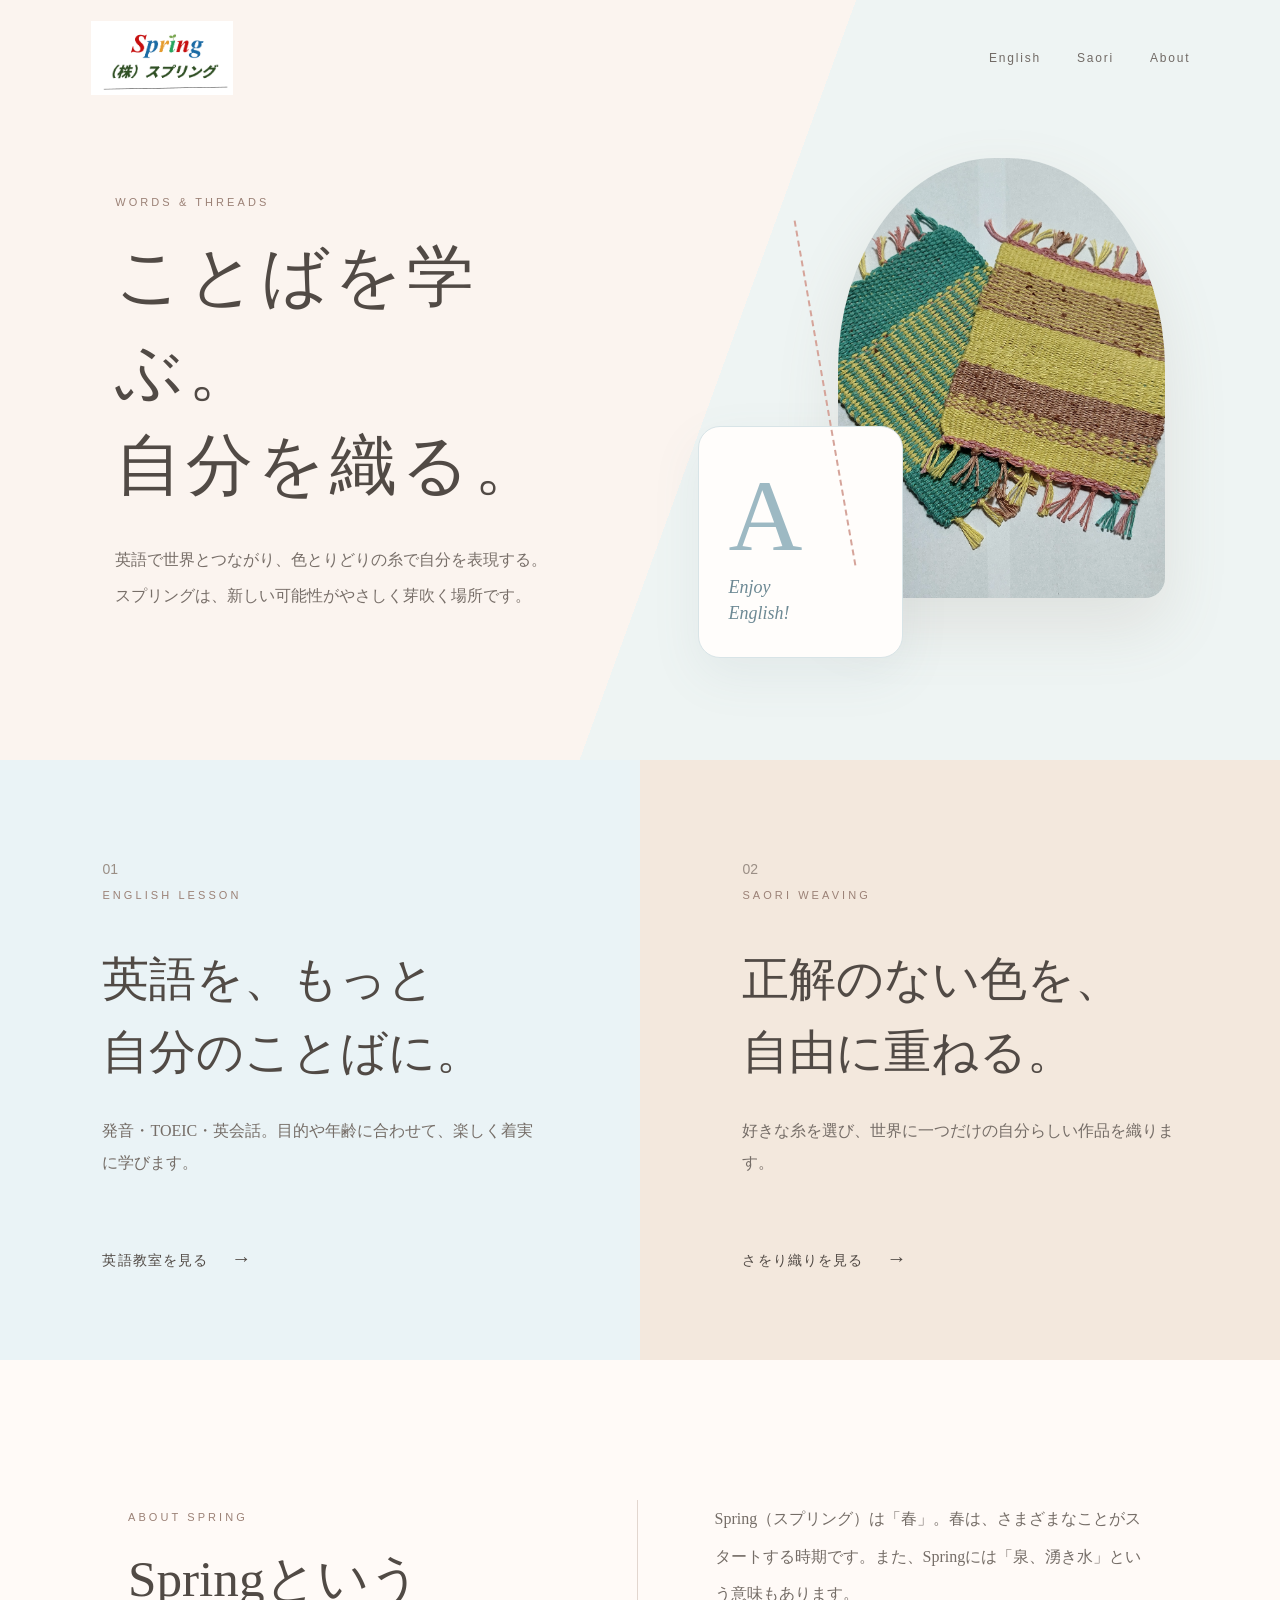
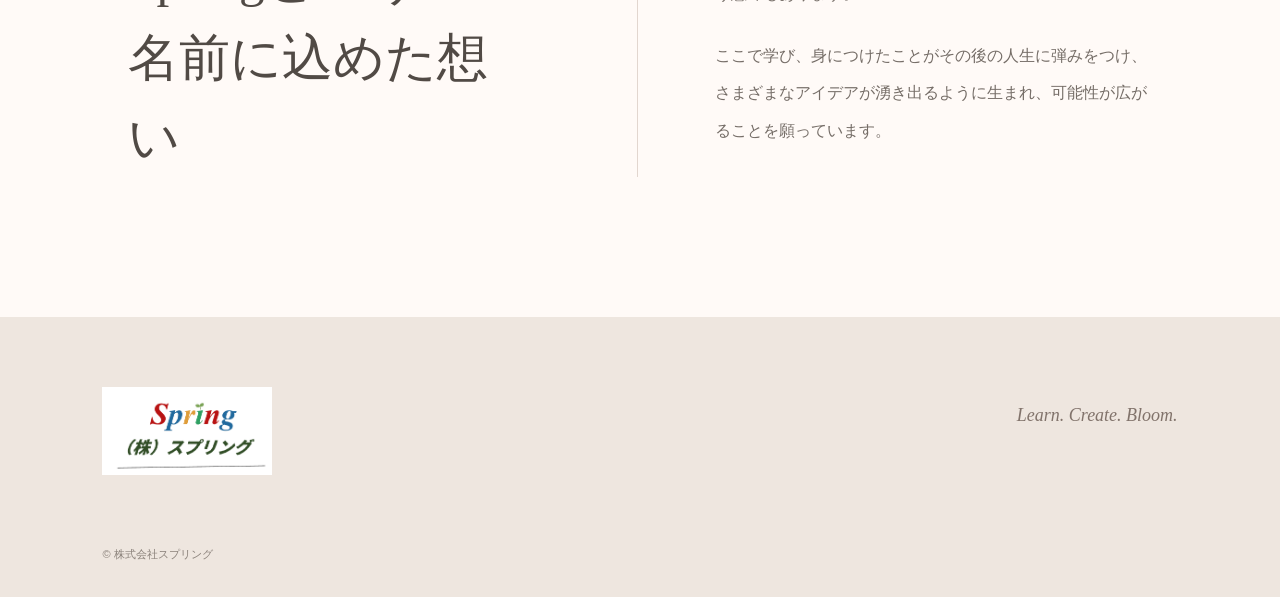
==== commit d9ec47ba: "ホームページを修正" ====
--- a/index.html
+++ b/index.html
@@ -1,208 +1,51 @@
 <!doctype html>
 <html lang="ja">
-  <head>
-    <meta charset="UTF-8" />
-    <meta name="viewport" content="width=device-width, initial-scale=1.0" />
-    <meta
-      name="description"
-      content="英語教室とさをり織り体験を通して、学びと自己表現を応援する株式会社スプリングの公式サイトです。"
-    />
-    <title>株式会社スプリング｜英語教室・さをり織り体験</title>
-    <link rel="stylesheet" href="./styles.css" />
-  </head>
-  <body>
-    <link rel="preload" as="image" href="./spring-logo.png" /><link
-      rel="preload"
-      as="image"
-      href="./saori-coasters.jpg"
-    />
-    <main>
-      <header>
-        <a class="logo" href="#top"
-          ><img src="./spring-logo.png" alt="株式会社スプリング"
-        /></a>
-        <nav>
-          <a href="#about">スプリングについて</a><a href="#english">英語教室</a
-          ><a href="#saori">さをり織り</a>
-        </nav>
-      </header>
-      <section class="hero" id="top">
-        <div>
-          <p class="eyebrow">LEARN · CREATE · BLOOM</p>
-          <h1>学ぶこと、つくること。<br />そこから可能性がひらく。</h1>
-          <p class="lead">
-            英語を学び、色とりどりの糸で自分を表現する。<br />スプリングは、一人ひとりの新しい一歩を応援する場所です。
-          </p>
-          <div class="buttons">
-            <a href="#english">英語教室を見る</a
-            ><a href="#saori">織り体験を見る</a>
-          </div>
-        </div>
-        <div class="hero-art">
-          <img
-            src="./saori-coasters.jpg"
-            alt="色鮮やかなさをり織りの作品"
-          /><span>自由な色で、自由に織る。</span>
-        </div>
-      </section>
-      <div class="threads"><i></i><i></i><i></i><i></i><i></i></div>
-      <section class="section about" id="about">
-        <p class="label"><b>01</b> ABOUT US</p>
-        <div class="two-col">
-          <h2>Springという<br />名前に込めた想い</h2>
-          <div class="about-text">
-            <p>
-              Spring（スプリング）は「春」。春は、さまざまなことがスタートする時期です。また、Springには「泉、湧き水」という意味もあります。
-            </p>
-            <p>
-              スプリングで学び、身につけたことがその後の人生に弾みをつけ、さらにさまざまなアイデアが湧き出るように生まれ、可能性が広がることを願っています。
-            </p>
-          </div>
-        </div>
-      </section>
-      <section class="section english" id="english">
-        <p class="label light"><b>02</b> ENGLISH LESSON</p>
-        <div class="two-col intro">
-          <div>
-            <p class="kicker">英語教室</p>
-            <h2>Enjoy English!</h2>
-          </div>
-          <p>
-            目的に合わせて、英語をもっと身近に。発音・TOEIC・英会話・文法や読解まで、楽しく着実に力を伸ばします。
-          </p>
-        </div>
-        <div class="lesson-list">
-          <article>
-            <span>01</span>
-            <div>
-              <small>20回コース</small>
-              <h3>英語らしい発音をめざすコース</h3>
-              <p>
-                英語と日本語の発音の違いを学び、英語らしい発音のコツを身につけます。コツをつかんだらトレーニングを重ね、よりよい発音をめざします。
-              </p>
-            </div>
-          </article>
-          <article>
-            <span>02</span>
-            <div>
-              <small>20回コース</small>
-              <h3>TOEICコース</h3>
-              <p>
-                TOEICの点数を上げるためのトレーニングを行います。各パートごとのコツを学び、練習問題に取り組みます。
-              </p>
-            </div>
-          </article>
-          <article>
-            <span>03</span>
-            <div>
-              <small>幼児から大人まで</small>
-              <h3>初級英会話コース</h3>
-              <p>
-                楽しみながら英語で会話するコースです。できるだけ日本語を使わず、目的や年齢に合った教材で英会話を練習します。
-              </p>
-            </div>
-          </article>
-          <article>
-            <span>04</span>
-            <div>
-              <small>ご相談に応じます</small>
-              <h3>英語上達コース</h3>
-              <p>
-                英語の文法や読解など、英語の力をつけたい方に。学びたい内容や目標に合わせてレッスンをご提案します。
-              </p>
-            </div>
-          </article>
-        </div>
-        <div class="fees">
-          <div>
-            <p class="eyebrow">LESSON FEE</p>
-            <h3>レッスン料</h3>
-            <p>レッスン日や時間はご相談に応じます。</p>
-          </div>
-          <div class="fee">
-            <p><b>小・中学生</b><span>60分</span></p>
-            <strong>2,000円 <small>/ 1人</small></strong
-            ><small>2人以上：1,500円 / 1人</small>
-          </div>
-          <div class="fee">
-            <p><b>高校生・大人</b><span>90分</span></p>
-            <strong>3,000円 <small>/ 1人</small></strong
-            ><small>2人以上：2,500円 / 1人</small>
-          </div>
-        </div>
-      </section>
-      <section class="section saori" id="saori">
-        <p class="label"><b>03</b> SAORI WEAVING EXPERIENCE</p>
-        <div class="saori-intro">
-          <div>
-            <p class="kicker">さをり織り体験</p>
-            <h2>布を織るのではなく、<br />自分を織る。</h2>
-            <p>
-              さまざまな糸を使って、カラフルな織り物を体験してみませんか。自由に、好きなように自己表現をしてみましょう。世界に一つしかない、あなたのアートができあがります。
-            </p>
-          </div>
-          <img src="./saori-coasters.jpg" alt="手織りのカラフルなコースター" />
-        </div>
-        <div class="choice-title">
-          <p class="eyebrow">CHOOSE YOUR EXPERIENCE</p>
-          <h3>体験のチョイス</h3>
-          <p>タテ糸は黒またはカラーからお選びいただけます。</p>
-        </div>
-        <div class="choices">
-          <article>
-            <span>01</span>
-            <h4>コースター 5枚</h4>
-            <p>約10cm × 10cm</p>
-            <div><small>約2時間</small><strong>900円</strong></div>
-          </article>
-          <article>
-            <span>02</span>
-            <h4>ランチョンマット</h4>
-            <p>30cm × 50cm</p>
-            <div><small>約2時間</small><strong>1,700円</strong></div>
-          </article>
-          <article>
-            <span>03</span>
-            <h4>マフラー</h4>
-            <p>約15cm × 150cm</p>
-            <div><small>約3時間</small><strong>2,400円</strong></div>
-          </article>
-          <article>
-            <span>04</span>
-            <h4>ストール</h4>
-            <p>30cm × 150cm</p>
-            <div><small>約4時間</small><strong>3,800円</strong></div>
-          </article>
-        </div>
-        <div class="continue">
-          <div>
-            <p class="eyebrow">KEEP WEAVING</p>
-            <h3>「さをり織り」を続けてみたい方へ</h3>
-            <p>
-              毎月定額で、開いている日に織物を楽しんでいただけます。材料費は別途お支払いください。
-            </p>
-          </div>
-          <dl>
-            <div>
-              <dt>月額</dt>
-              <dd>3,000円 <small>（織り機レンタル料）</small></dd>
-            </div>
-            <div>
-              <dt>材料費</dt>
-              <dd>糸代 20円 / 1g <small>（各種素材）</small></dd>
-            </div>
-            <div>
-              <dt>前受金</dt>
-              <dd>5,000円 <small>（12か月後に返金）</small></dd>
-            </div>
-          </dl>
-        </div>
-      </section>
-      <footer>
-        <img src="./spring-logo.png" alt="株式会社スプリング" />
-        <p>英語と、さをり織り。<br />新しい可能性が芽吹く場所。</p>
-        <small>© 株式会社スプリング</small>
-      </footer>
-    </main>
-  </body>
-</html>
+<head>
+  <meta charset="UTF-8"><meta name="viewport" content="width=device-width,initial-scale=1">
+  <meta name="description" content="英語教室とさをり織り体験を通して、一人ひとりの学びと表現を応援する株式会社スプリング。">
+  <title>株式会社スプリング｜英語とさをり織り</title><link rel="stylesheet" href="./styles.css">
+</head>
+<body class="home">
+  <header class="site-header">
+    <a class="brand" href="./index.html"><img src="./spring-logo.png" alt="株式会社スプリング"></a>
+    <nav><a href="./english.html">English</a><a href="./saori.html">Saori</a><a href="#about">About</a></nav>
+  </header>
+  <main>
+    <section class="home-hero">
+      <div class="hero-copy">
+        <p class="overline">WORDS &amp; THREADS</p>
+        <h1>ことばを学ぶ。<br>自分を織る。</h1>
+        <p>英語で世界とつながり、色とりどりの糸で自分を表現する。<br>スプリングは、新しい可能性がやさしく芽吹く場所です。</p>
+      </div>
+      <div class="hero-collage">
+        <div class="word-card"><span>A</span><p>Enjoy<br>English!</p></div>
+        <figure><img src="./saori-coasters.jpg" alt="色鮮やかなさをり織りの作品"></figure>
+        <div class="stitch" aria-hidden="true"></div>
+      </div>
+    </section>
+
+    <section class="worlds" aria-label="教室を選ぶ">
+      <a class="world english-world" href="./english.html">
+        <span class="world-no">01</span><p class="overline">ENGLISH LESSON</p>
+        <h2>英語を、もっと<br>自分のことばに。</h2>
+        <p>発音・TOEIC・英会話。目的や年齢に合わせて、楽しく着実に学びます。</p>
+        <b>英語教室を見る <i>→</i></b>
+      </a>
+      <a class="world saori-world" href="./saori.html">
+        <span class="world-no">02</span><p class="overline">SAORI WEAVING</p>
+        <h2>正解のない色を、<br>自由に重ねる。</h2>
+        <p>好きな糸を選び、世界に一つだけの自分らしい作品を織ります。</p>
+        <b>さをり織りを見る <i>→</i></b>
+      </a>
+    </section>
+
+    <section class="about-home" id="about">
+      <div><p class="overline">ABOUT SPRING</p><h2>Springという<br>名前に込めた想い</h2></div>
+      <div class="about-body">
+        <p>Spring（スプリング）は「春」。春は、さまざまなことがスタートする時期です。また、Springには「泉、湧き水」という意味もあります。</p>
+        <p>ここで学び、身につけたことがその後の人生に弾みをつけ、さまざまなアイデアが湧き出るように生まれ、可能性が広がることを願っています。</p>
+      </div>
+    </section>
+  </main>
+  <footer><img src="./spring-logo.png" alt="株式会社スプリング"><p>Learn. Create. Bloom.</p><small>© 株式会社スプリング</small></footer>
+</body></html>
--- a/styles.css
+++ b/styles.css
@@ -1,65 +1,5 @@
-:root{--ink:#243129;--green:#2f6d4e;--deep:#173d2d;--paper:#fffdf8;--cream:#f8f5ec;--gold:#d8ad47}
-*{box-sizing:border-box}html{scroll-behavior:smooth}body{margin:0;background:var(--paper);color:var(--ink);font-family:"Yu Mincho","Hiragino Mincho ProN",serif}a{color:inherit;text-decoration:none}img{display:block;max-width:100%}
-header{position:absolute;z-index:5;inset:0 0 auto;height:108px;padding:16px clamp(24px,5vw,76px);display:flex;align-items:center;justify-content:space-between}.logo{width:160px;height:76px;overflow:hidden;display:grid;place-items:center}.logo img{width:158px}nav{display:flex;gap:32px;font:13px "Yu Gothic",sans-serif;letter-spacing:.06em}nav a{padding:8px 0;border-bottom:1px solid transparent}nav a:hover{border-color:var(--green)}
-.hero{min-height:760px;padding:145px clamp(28px,8vw,130px) 90px;display:grid;grid-template-columns:1.05fr .95fr;gap:7vw;align-items:center;background:radial-gradient(circle at 85% 25%,#eee0bd 0 8%,transparent 31%),var(--cream);overflow:hidden}.eyebrow{font:700 11px Arial,sans-serif;letter-spacing:.22em;color:var(--green)}h1{margin:20px 0 28px;font-size:clamp(42px,5vw,72px);line-height:1.35;font-weight:500}.lead{font-size:16px;line-height:2.15;color:#536057}.buttons{display:flex;gap:14px;margin-top:38px}.buttons a{min-width:172px;padding:16px 20px;text-align:center;border:1px solid var(--green);font:600 13px Arial,sans-serif;transition:.2s}.buttons a:first-child{background:var(--green);color:#fff}.buttons a:hover{transform:translateY(-2px);box-shadow:0 10px 25px #254b3530}.hero-art{position:relative;max-width:560px}.hero-art img{width:100%;aspect-ratio:4/5;object-fit:cover;border-radius:46% 46% 7px 7px;filter:saturate(.85);box-shadow:0 34px 70px #283d2d30}.hero-art span{position:absolute;right:-42px;top:70px;writing-mode:vertical-rl;letter-spacing:.18em;font-size:13px}.threads{height:8px;display:grid;grid-template-columns:repeat(5,1fr)}.threads i:nth-child(1){background:#e8b73d}.threads i:nth-child(2){background:#2f8a56}.threads i:nth-child(3){background:#dc6b55}.threads i:nth-child(4){background:#3e7391}.threads i:nth-child(5){background:#dd433c}
-.section{padding:110px clamp(28px,8vw,130px)}.label{margin:0 0 70px;display:flex;align-items:center;gap:16px;font:700 11px Arial,sans-serif;letter-spacing:.18em;color:var(--green)}.label b{width:42px;height:42px;display:grid;place-items:center;border:1px solid;border-radius:50%}.label.light{color:#cbdcce}.two-col{display:grid;grid-template-columns:.85fr 1.15fr;gap:10vw}.section h2{margin:0;font-size:clamp(34px,4vw,58px);line-height:1.5;font-weight:500}.about-text{padding-left:6vw;border-left:1px solid #cdd4cb}.about-text p{margin:0 0 22px;font-size:17px;line-height:2.2}
-.english{background:var(--deep);color:#f9f7ef}.intro{grid-template-columns:1fr 1fr;align-items:end}.kicker{margin:0 0 12px;color:#c6a865;font-size:14px;letter-spacing:.12em}.intro>p{margin:0;color:#cfdbd3;line-height:2}.lesson-list{margin-top:70px;border-top:1px solid #ffffff30}.lesson-list article{padding:32px 0;display:grid;grid-template-columns:80px 1fr;gap:20px;border-bottom:1px solid #ffffff30}.lesson-list article>span{color:#d6b761;font:13px Arial,sans-serif;letter-spacing:.15em}.lesson-list small{color:#acc3b5;font:600 11px Arial,sans-serif;letter-spacing:.12em}.lesson-list h3{margin:8px 0 12px;font-size:22px;font-weight:500}.lesson-list p{margin:0;max-width:850px;color:#d2ddd5;line-height:1.9}.fees{margin-top:70px;padding:42px;display:grid;grid-template-columns:1.1fr 1fr 1fr;gap:38px;background:#f6f1e2;color:var(--ink)}.fees h3{margin:7px 0 12px;font-size:25px}.fees>div:first-child>p:last-child{font-size:13px;color:#5d675f}.fee{padding-left:26px;border-left:1px solid #c8c3b6}.fee p{display:flex;justify-content:space-between;margin:0 0 18px}.fee>strong{display:block;font-size:23px;margin-bottom:8px}.fee>strong small{font-size:12px}.fee>small{color:#656c66}
-.saori{background:#fbf8f0}.saori-intro{display:grid;grid-template-columns:1fr .8fr;gap:10vw;align-items:center}.saori-intro>div>p:last-child{margin-top:32px;font-size:16px;line-height:2.15;color:#525e56}.saori-intro img{width:100%;aspect-ratio:1/1.08;object-fit:cover;border-radius:50% 50% 4px 4px}.choice-title{margin-top:115px;text-align:center}.choice-title h3{margin:8px 0 12px;font-size:32px;font-weight:500}.choice-title>p:last-child{font-size:13px;color:#687268}.choices{margin-top:44px;display:grid;grid-template-columns:repeat(4,1fr);border-block:1px solid #babdb4}.choices article{padding:30px 24px;border-right:1px solid #babdb4}.choices article:last-child{border:0}.choices article>span{color:var(--green);font:700 11px Arial,sans-serif;letter-spacing:.15em}.choices h4{min-height:54px;margin:16px 0 6px;font-size:18px}.choices article>p{font-size:13px;color:#70776f}.choices article div{margin-top:28px;display:flex;justify-content:space-between;align-items:end}.choices strong{font-size:22px}.continue{margin-top:90px;padding:52px;display:grid;grid-template-columns:.9fr 1.1fr;gap:70px;background:#eee6d4}.continue h3{margin:10px 0 16px;font-size:25px;font-weight:500}.continue p{line-height:1.9}.continue dl{margin:0}.continue dl div{padding:15px 0;display:grid;grid-template-columns:90px 1fr;border-bottom:1px solid #c5bdab}.continue dt{font-weight:700}.continue dd{margin:0;font-size:18px}.continue dd small{font-size:12px;color:#68685f}
-footer{min-height:320px;padding:70px clamp(28px,8vw,130px) 40px;display:grid;grid-template-columns:1fr 1fr;background:#e7e1d2}footer img{width:190px;mix-blend-mode:multiply}footer p{text-align:right;font-size:22px;line-height:1.8}footer small{grid-column:1/-1;align-self:end;font:11px Arial,sans-serif;color:#687069}
-@media(max-width:900px){header{height:88px;padding:12px 20px}.logo{width:122px;height:62px}.logo img{width:120px}nav{gap:14px;font-size:10px}nav a:first-child{display:none}.hero{min-height:auto;padding:115px 25px 65px;grid-template-columns:1fr;gap:54px}.hero h1{font-size:clamp(36px,10.5vw,55px)}.hero-art{width:88%;margin-left:auto}.hero-art span{right:-24px}.section{padding:76px 25px}.label{margin-bottom:46px}.two-col,.intro,.saori-intro,.continue{grid-template-columns:1fr;gap:36px}.about-text{padding-left:22px}.fees{grid-template-columns:1fr;padding:30px 24px;gap:26px}.fee{padding-left:20px}.choices{grid-template-columns:1fr 1fr}.choices article:nth-child(2){border-right:0}.choices article:nth-child(-n+2){border-bottom:1px solid #babdb4}.continue{padding:34px 24px}footer{grid-template-columns:1fr}footer p{text-align:left}}
-@media(max-width:520px){nav{display:none}.buttons{flex-direction:column}.buttons a{width:100%}.lesson-list article{grid-template-columns:42px 1fr}.choices{grid-template-columns:1fr}.choices article{border-right:0;border-bottom:1px solid #babdb4}.choices article:last-child{border-bottom:0}.continue dl div{grid-template-columns:76px 1fr}.continue dd small{display:block;margin-top:5px}}
-@media(prefers-reduced-motion:reduce){html{scroll-behavior:auto}.buttons a{transition:none}}
-
-/* Soft editorial direction inspired by the supplied KIMONO TALES reference */
-:root{--ink:#3d3833;--green:#6f7867;--deep:#f3eee8;--paper:#fdfbf8;--cream:#f7f2ec;--gold:#a68f78}
-body{background:#fdfbf8;color:var(--ink);letter-spacing:.025em}
-header{height:126px;background:linear-gradient(#fdfbf8ee,#fdfbf800);padding-inline:clamp(24px,7vw,110px)}
-.logo{width:145px;height:82px}.logo img{width:140px;filter:saturate(.72)}
-nav{gap:38px;color:#5f5a55;font-size:12px;letter-spacing:.12em}
-.hero{min-height:820px;grid-template-columns:.9fr 1.1fr;padding:165px clamp(28px,10vw,160px) 110px;background:#f8f4ef;gap:8vw}
-.hero h1{max-width:720px;font-size:clamp(38px,4.45vw,64px);line-height:1.55;font-weight:400;letter-spacing:.055em}
-.lead{max-width:590px;color:#756e67;font-size:15px;line-height:2.3}
-.eyebrow{color:#96816f;font-weight:400;letter-spacing:.28em}
-.buttons a{background:transparent!important;color:#4d4945!important;border-color:#9b928a;min-width:186px;padding:17px 24px;font-weight:400;letter-spacing:.08em}
-.buttons a:hover{background:#4d4945!important;color:#fff!important;box-shadow:none}
-.hero-art{max-width:610px}.hero-art img{aspect-ratio:4/5.25;border-radius:0;filter:saturate(.62) brightness(1.04) contrast(.93);box-shadow:none}
-.hero-art:before{content:"";position:absolute;inset:-18px 18px 18px -18px;border:1px solid #cfc4b8;z-index:-1}
-.hero-art span{right:-36px;color:#756c64;font-size:12px}
-.threads{height:2px;opacity:.42}
-.section{padding:140px clamp(28px,10vw,160px)}
-.label{color:#97897d;margin-bottom:90px;font-weight:400}.label b{border-color:#bcb1a7}
-.section h2{font-size:clamp(32px,3.55vw,52px);font-weight:400;letter-spacing:.06em}
-.about{background:#fdfbf8}.about-text{border-color:#d8d0c8}.about-text p{color:#655f59;font-size:16px;line-height:2.45}
-.english{background:#f1ece7;color:var(--ink)}
-.label.light{color:#97897d}.kicker{color:#a48d79;font-weight:400}
-.intro>p,.lesson-list p{color:#6e6862}.lesson-list{border-color:#cfc7bf}.lesson-list article{border-color:#cfc7bf;padding-block:40px}.lesson-list article>span{color:#a48d79}.lesson-list small{color:#958a80;font-weight:400}.lesson-list h3{font-weight:400;letter-spacing:.04em}
-.fees{background:#fdfbf8;border:1px solid #d6cec6}.fee{border-color:#d6cec6}
-.saori{background:#fdfbf8}.saori-intro{gap:11vw}.saori-intro img{border-radius:0;filter:saturate(.65) brightness(1.03)}
-.saori-intro>div>p:last-child{color:#6e6862;line-height:2.35}
-.choice-title{margin-top:150px}.choice-title h3{font-weight:400;letter-spacing:.08em}.choices{border-color:#d2cac1}.choices article{border-color:#d2cac1;padding:38px 27px}.choices article>span{color:#a48d79;font-weight:400}.choices h4{font-weight:400}.choices strong{font-weight:400}
-.continue{background:#f3eee7;border:1px solid #ded5cb}.continue h3{font-weight:400}.continue dl div{border-color:#d3c9bf}
-footer{background:#eee8e1;min-height:360px;padding-top:90px}footer img{filter:saturate(.65)}footer p{font-weight:400;color:#625d57}
-
-@media(max-width:900px){header{height:100px}.hero{padding:135px 25px 80px;gap:70px}.hero-art{width:86%}.section{padding:95px 25px}.label{margin-bottom:58px}.choice-title{margin-top:105px}}
-@media(max-width:520px){.hero h1{font-size:34px;line-height:1.65}.lead br{display:none}.hero-art:before{inset:-11px 11px 11px -11px}.section h2{font-size:32px}.fees,.continue{border-left:0;border-right:0;margin-inline:-25px;padding-inline:25px}}
-
-/* Gentler finish: warm pastels, rounded edges and softer separation */
-:root{--ink:#514943;--green:#87927d;--paper:#fffaf7;--cream:#fbf5f1}
-body{background:#fffaf7;color:#514943}
-header{background:linear-gradient(#fffaf7f2 45%,#fffaf700)}
-nav{color:#776d67}.hero{background:radial-gradient(circle at 88% 22%,#f5e8e2 0 11%,transparent 35%),#fbf5f1}
-.hero h1{color:#4f4843}.lead{color:#827771}.eyebrow{color:#ad8f82}
-.buttons a{border-color:#c8aea4!important;border-radius:999px;background:#fffaf7aa!important;color:#685d57!important}
-.buttons a:first-child{background:#b99a8e!important;border-color:#b99a8e!important;color:#fff!important}.buttons a:hover{background:#8f756b!important;border-color:#8f756b!important;color:#fff!important}
-.hero-art img{border-radius:46% 46% 26px 26px;box-shadow:0 24px 65px #a9887828}.hero-art:before{border-color:#e1cfc7;border-radius:46% 46% 30px 30px}.hero-art span{color:#99877e}
-.threads{height:4px;opacity:.22}.threads i:nth-child(1){background:#d7b88a}.threads i:nth-child(2){background:#aab99f}.threads i:nth-child(3){background:#d8a49b}.threads i:nth-child(4){background:#aabec5}.threads i:nth-child(5){background:#d7aaa6}
-.label{color:#ad9589}.label b{border-color:#d9c6bd;background:#fffdfb}
-.about{background:#fffaf7}.about-text{border-color:#eaded8}.about-text p{color:#746b65}
-.english{background:#f7efec}.lesson-list,.lesson-list article{border-color:#e3d5cf}.lesson-list article>span,.lesson-list small{color:#ad8f82}.lesson-list p,.intro>p{color:#7b716b}
-.fees{background:#fffaf7;border:0;border-radius:28px;box-shadow:0 18px 50px #9f7d6f12}.fee{border-color:#eadbd4}
-.saori{background:#fffaf7}.saori-intro img{border-radius:44% 44% 24px 24px;box-shadow:0 22px 60px #a988781f}.saori-intro>div>p:last-child{color:#776e68}
-.choices{gap:16px;border:0}.choices article{border:1px solid #eadbd4!important;border-radius:22px;background:#fffdfb;box-shadow:0 12px 30px #9f7d6f0c}.choices article>span{color:#b49386}.choices h4{color:#5d534e}.choices article>p{color:#8b7f78}
-.continue{background:#f6ede8;border:0;border-radius:30px;box-shadow:0 18px 45px #9f7d6f12}.continue dl div{border-color:#e1d1c9}
-footer{background:#f1e8e3}footer p{color:#746963}
-@media(max-width:900px){.choices{gap:12px}.choices article:nth-child(-n+2){border-bottom:1px solid #eadbd4}.fees,.continue{border-radius:24px}}
-@media(max-width:520px){.choices{gap:12px}.fees,.continue{margin-inline:0;border-radius:22px}.hero-art img{border-radius:45% 45% 20px 20px}}
+:root{--ink:#514a45;--paper:#fffaf7;--blue:#dcebf0;--blue-deep:#6f8e9a;--sand:#f2e8dc;--rose:#c9988d;--sage:#9cac91;--gold:#d8b66e}*{box-sizing:border-box}html{scroll-behavior:smooth}body{margin:0;background:var(--paper);color:var(--ink);font-family:"Yu Mincho","Hiragino Mincho ProN",serif}a{color:inherit;text-decoration:none}img{display:block;max-width:100%}.site-header{height:116px;padding:18px clamp(24px,7vw,110px);display:flex;align-items:center;justify-content:space-between;position:absolute;inset:0 0 auto;z-index:10}.brand{width:145px;height:80px;display:grid;place-items:center;overflow:hidden}.brand img{width:142px;filter:saturate(.72)}nav{display:flex;gap:36px;font:12px Arial,sans-serif;letter-spacing:.15em;color:#716a65}nav a{padding:9px 0;border-bottom:1px solid transparent}nav a:hover,nav a.active{border-color:currentColor}.overline{font:400 11px Arial,sans-serif;letter-spacing:.28em;color:#9b8176}.home-hero{min-height:760px;padding:155px clamp(28px,9vw,145px) 100px;display:grid;grid-template-columns:1fr 1fr;gap:9vw;align-items:center;background:linear-gradient(110deg,#fbf4ef 0 55%,#eef4f3 55%)}.hero-copy h1{margin:22px 0 28px;font-size:clamp(48px,5.2vw,78px);line-height:1.42;font-weight:400;letter-spacing:.06em}.hero-copy>p:last-child{max-width:580px;font-size:16px;line-height:2.25;color:#776e68}.hero-collage{height:500px;position:relative}.hero-collage figure{position:absolute;right:0;top:0;width:70%;height:88%;margin:0;overflow:hidden;border-radius:48% 48% 20px 20px;box-shadow:0 28px 65px #8a726524}.hero-collage figure img{width:100%;height:100%;object-fit:cover;filter:saturate(.72) brightness(1.04)}.word-card{position:absolute;left:0;bottom:0;width:44%;aspect-ratio:1;background:#fffdfb;border:1px solid #d8e4e7;border-radius:22px;padding:30px;z-index:2;box-shadow:0 18px 50px #657d8616}.word-card span{font:400 clamp(70px,8vw,120px) Georgia,serif;color:#9db9c3}.word-card p{margin:0;font:italic 18px/1.45 Georgia,serif;color:#6d8994}.stitch{position:absolute;left:27%;top:12%;height:70%;border-left:2px dashed #d5a49a;transform:rotate(-10deg);z-index:3}.worlds{display:grid;grid-template-columns:1fr 1fr}.world{min-height:600px;padding:100px clamp(34px,8vw,120px);position:relative;transition:.3s}.world:hover{filter:brightness(.98)}.english-world{background:#eaf3f6}.saori-world{background:#f3e8dd}.world-no{font:14px Arial,sans-serif;color:#9a8e85}.world h2{margin:42px 0 25px;font-size:clamp(34px,3.7vw,55px);font-weight:400;line-height:1.55}.world>p:not(.overline){max-width:460px;line-height:2;color:#756d67}.world b{position:absolute;left:clamp(34px,8vw,120px);bottom:90px;font:400 14px Arial,sans-serif;letter-spacing:.08em}.world b i{margin-left:18px;font-style:normal;font-size:20px}.about-home{padding:140px clamp(28px,10vw,160px);display:grid;grid-template-columns:.85fr 1.15fr;gap:10vw}.about-home h2{margin:16px 0 0;font-size:clamp(34px,4vw,58px);line-height:1.55;font-weight:400}.about-body{padding-left:6vw;border-left:1px solid #e2d6cf}.about-body p{margin:0 0 24px;font-size:16px;line-height:2.35;color:#756d67}footer{min-height:280px;padding:70px clamp(28px,8vw,125px) 35px;display:grid;grid-template-columns:1fr 1fr;background:#eee6df}footer img{width:170px;filter:saturate(.65)}footer p{text-align:right;font:italic 18px Georgia,serif;color:#81736b}footer small{grid-column:1/-1;align-self:end;font:11px Arial,sans-serif;color:#8a817a}
+.sub-hero{min-height:720px;padding:165px clamp(28px,10vw,160px) 100px;display:grid;grid-template-columns:1fr 1fr;align-items:center;gap:9vw}.sub-hero h1{margin:20px 0 26px;font-size:clamp(54px,6vw,90px);line-height:1.25;font-weight:400}.sub-hero>div:first-child>p:last-child{font-size:16px;line-height:2.2;color:#6d6a67}.english-page{background:#f9fcfd}.english-hero{background:linear-gradient(135deg,#f8fbfc,#e6f1f5)}.english-hero h1{font-family:Georgia,serif;color:#567681}.abc-art{height:430px;position:relative;border:1px solid #bad0d8;border-radius:50%;background:#fdfefe;box-shadow:0 25px 70px #64859118}.abc-art span{position:absolute;font-family:Georgia,serif;color:#8caeba}.abc-art span:nth-child(1){font-size:150px;left:18%;top:8%}.abc-art span:nth-child(2){font-size:100px;right:17%;top:20%;color:#d2aa86}.abc-art span:nth-child(3){font-size:125px;left:39%;bottom:4%;color:#9cad98}.abc-art i{position:absolute;right:15%;bottom:15%;font:italic 18px Georgia,serif;color:#718d97;transform:rotate(-8deg)}.lesson-section,.experience-section{padding:130px clamp(28px,8vw,130px)}.section-title{text-align:center;margin-bottom:70px}.section-title h2{margin:12px 0 14px;font-size:clamp(36px,4vw,56px);font-weight:400}.section-title>p:last-child{color:#7d7570}.course-grid{display:grid;grid-template-columns:repeat(4,1fr);gap:18px}.course-grid article{min-height:430px;padding:34px 28px;background:#fff;border:1px solid #dce8eb;border-radius:80px 80px 18px 18px;box-shadow:0 15px 45px #66808b0d}.course-grid article>span{display:block;color:#87a6b1;font:12px Arial,sans-serif}.course-grid small{display:block;margin-top:32px;color:#91a6ad;font:11px Arial,sans-serif}.course-grid h3{margin:14px 0 22px;font-size:23px;line-height:1.65;font-weight:400}.course-grid p{font-size:14px;line-height:2;color:#716d69}.english-fees{padding:100px clamp(28px,9vw,145px);display:grid;grid-template-columns:1.1fr 1fr 1fr;gap:30px;background:#eaf3f6}.english-fees h2,.keep-weaving h2{margin:12px 0;font-size:38px;font-weight:400}.english-fees>div:first-child>p:last-child{color:#718087}.fee-card{padding:34px;background:#fdfefe;border-radius:18px}.fee-card small{display:block;color:#7f99a2}.fee-card strong{display:block;margin:18px 0;font-size:22px;font-weight:400}.fee-card p{font-size:13px;color:#758187}.next-world{display:flex;align-items:center;justify-content:space-between;padding:38px clamp(28px,8vw,125px);background:#fff;font-size:13px}.next-world span{color:#958b84}.next-world b{font-weight:400;letter-spacing:.08em}
+.saori-page{background:#fffaf5}.saori-hero{position:relative;background:#f3e9de;overflow:hidden}.saori-hero h1{font-size:clamp(44px,5vw,72px);line-height:1.55}.saori-hero figure{height:500px;margin:0;overflow:hidden;border-radius:48% 48% 22px 22px;box-shadow:0 28px 65px #8f6f5d22}.saori-hero figure img{width:100%;height:100%;object-fit:cover;filter:saturate(.8) brightness(1.04)}.loose-threads i{position:absolute;height:4px;border-radius:10px;opacity:.6;transform-origin:left}.loose-threads i:nth-child(1){width:32%;right:-5%;top:25%;background:#ca877c;transform:rotate(18deg)}.loose-threads i:nth-child(2){width:30%;left:-5%;bottom:15%;background:#91a987;transform:rotate(-12deg)}.loose-threads i:nth-child(3){width:20%;right:15%;bottom:8%;background:#d5b356;transform:rotate(-23deg)}.loose-threads i:nth-child(4){width:20%;left:40%;top:15%;background:#75a0aa;transform:rotate(28deg)}.saori-message{padding:120px clamp(28px,15vw,230px);text-align:center}.saori-message p{color:#7b7068;line-height:2}.saori-message strong{display:block;margin:36px 0;font-size:clamp(32px,4vw,55px);line-height:1.65;font-weight:400}.weave-grid{display:grid;grid-template-columns:repeat(2,1fr);gap:22px}.weave-grid article{padding:42px;background:#fffdf9;border:1px solid #ead7c6;border-radius:24px;position:relative;overflow:hidden}.weave-grid article:after{content:"";position:absolute;inset:auto 0 0;height:7px;background:linear-gradient(90deg,#c98f84 25%,#d9ba64 25% 50%,#8da686 50% 75%,#7fa2aa 75%)}.weave-grid article>span{font:12px Arial,sans-serif;color:#ae8b78}.weave-grid h3{margin:22px 0 8px;font-size:26px;font-weight:400}.weave-grid>article>p{color:#8b7d74}.weave-grid article div{margin-top:35px;display:flex;justify-content:space-between;align-items:end}.weave-grid strong{font-size:24px;font-weight:400}.keep-weaving{padding:100px clamp(28px,9vw,145px);display:grid;grid-template-columns:1fr 1.2fr;gap:9vw;background:#e9efe7}.keep-weaving dl{margin:0}.keep-weaving dl div{padding:20px 0;display:grid;grid-template-columns:100px 1fr;border-bottom:1px solid #c8d4c4}.keep-weaving dd{margin:0;font-size:19px}.keep-weaving dd small{display:block;margin-top:5px;font-size:12px;color:#768174}
+@media(max-width:900px){.site-header{height:96px;padding:10px 22px}.brand{width:122px;height:68px}.brand img{width:120px}nav{gap:15px;font-size:10px}.home-hero,.sub-hero{grid-template-columns:1fr;min-height:auto;padding:125px 25px 75px;gap:60px}.home-hero{background:linear-gradient(160deg,#fbf4ef 0 58%,#eef4f3 58%)}.hero-copy h1{font-size:clamp(39px,10vw,57px)}.hero-collage{height:430px;width:min(100%,550px);margin:auto}.worlds{grid-template-columns:1fr}.world{min-height:510px;padding:72px 30px}.world b{left:30px;bottom:65px}.about-home{grid-template-columns:1fr;gap:44px;padding:95px 25px}.about-body{padding-left:22px}.sub-hero h1{font-size:clamp(42px,11vw,65px)}.abc-art{height:360px;width:min(100%,480px);margin:auto}.course-grid{grid-template-columns:1fr 1fr}.english-fees,.keep-weaving{grid-template-columns:1fr;gap:24px;padding:80px 25px}.saori-hero figure{height:430px;width:min(88%,480px);margin:auto}.lesson-section,.experience-section{padding:95px 25px}.saori-message{padding:90px 25px}.next-world{padding:30px 25px}footer{grid-template-columns:1fr}footer p{text-align:left}}
+@media(max-width:560px){nav a:last-child{display:none}.hero-collage{height:340px}.word-card{padding:20px}.word-card span{font-size:68px}.word-card p{font-size:14px}.world{min-height:480px}.course-grid,.weave-grid{grid-template-columns:1fr}.course-grid article{min-height:0;border-radius:55px 55px 18px 18px}.english-hero .abc-art{height:310px}.abc-art span:nth-child(1){font-size:110px}.abc-art span:nth-child(2){font-size:78px}.abc-art span:nth-child(3){font-size:90px}.saori-hero figure{height:380px}.next-world{align-items:flex-start;flex-direction:column;gap:12px}.keep-weaving dl div{grid-template-columns:80px 1fr}}
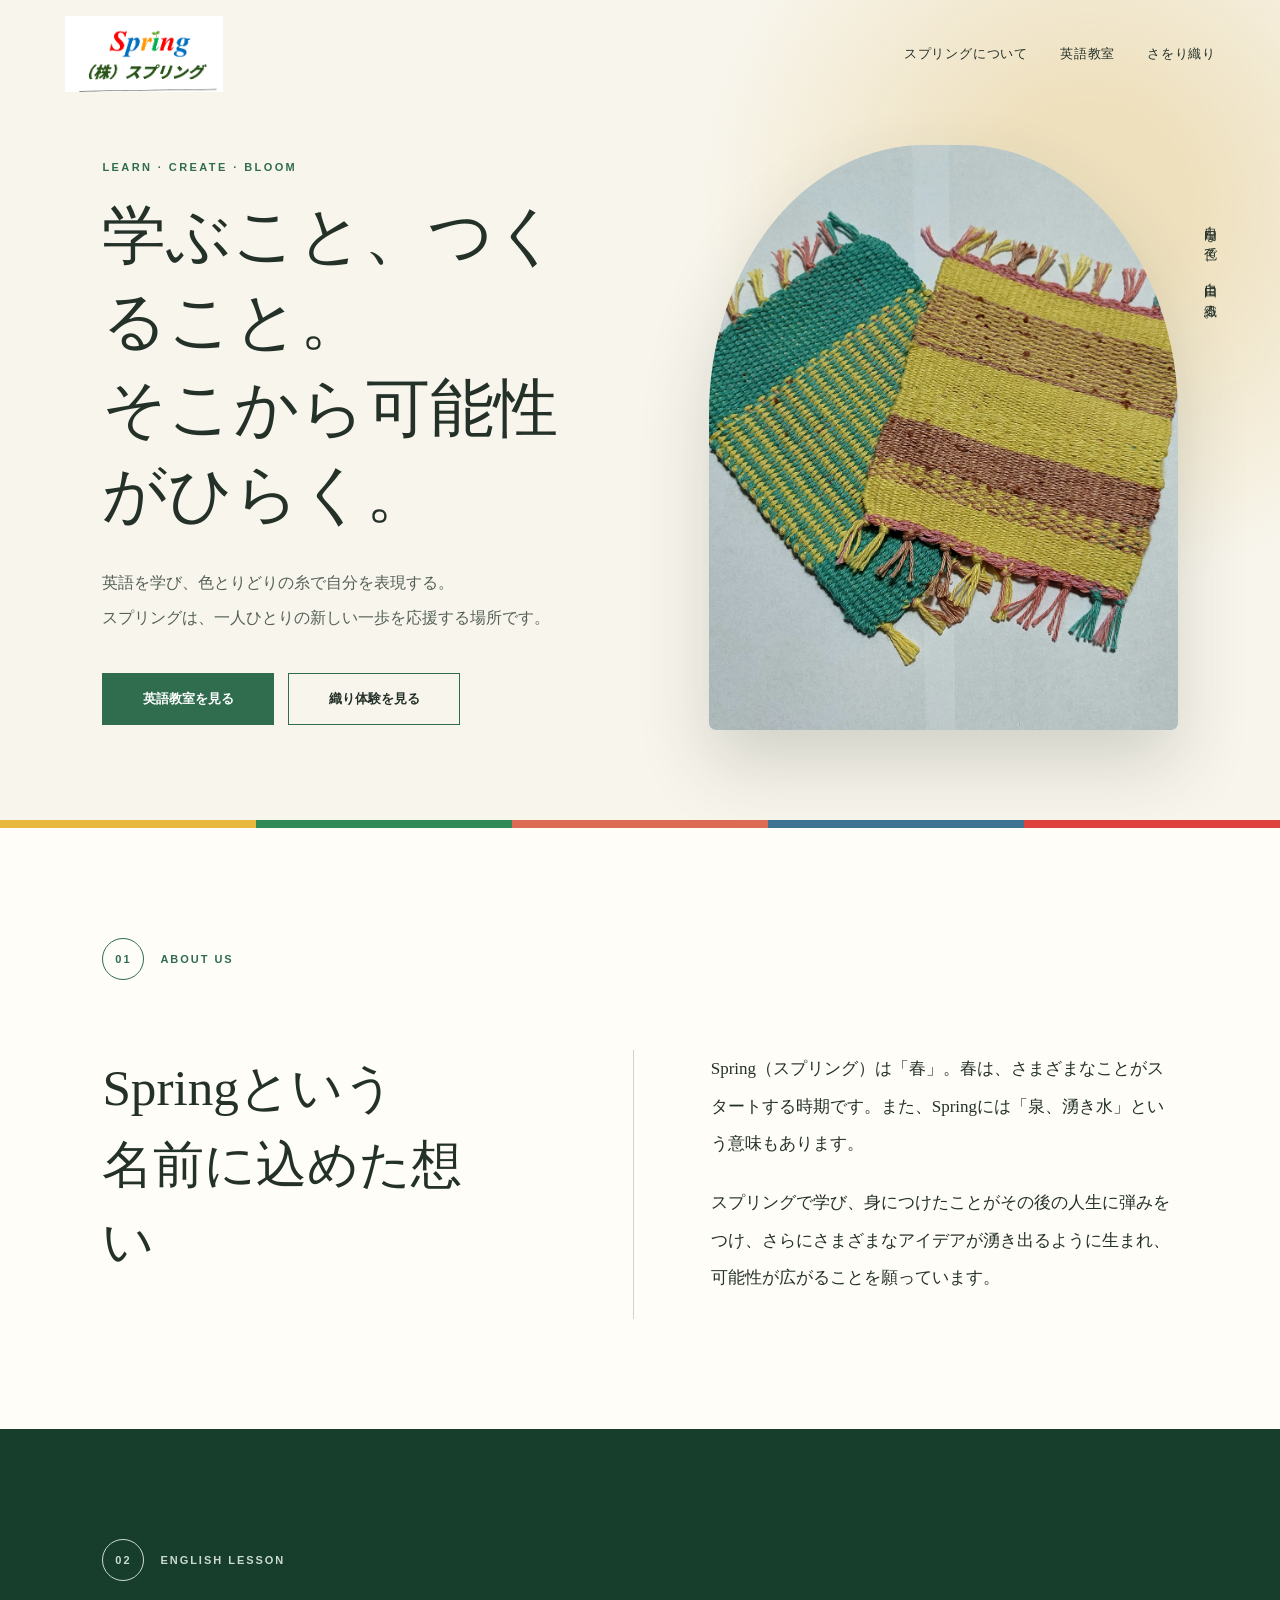
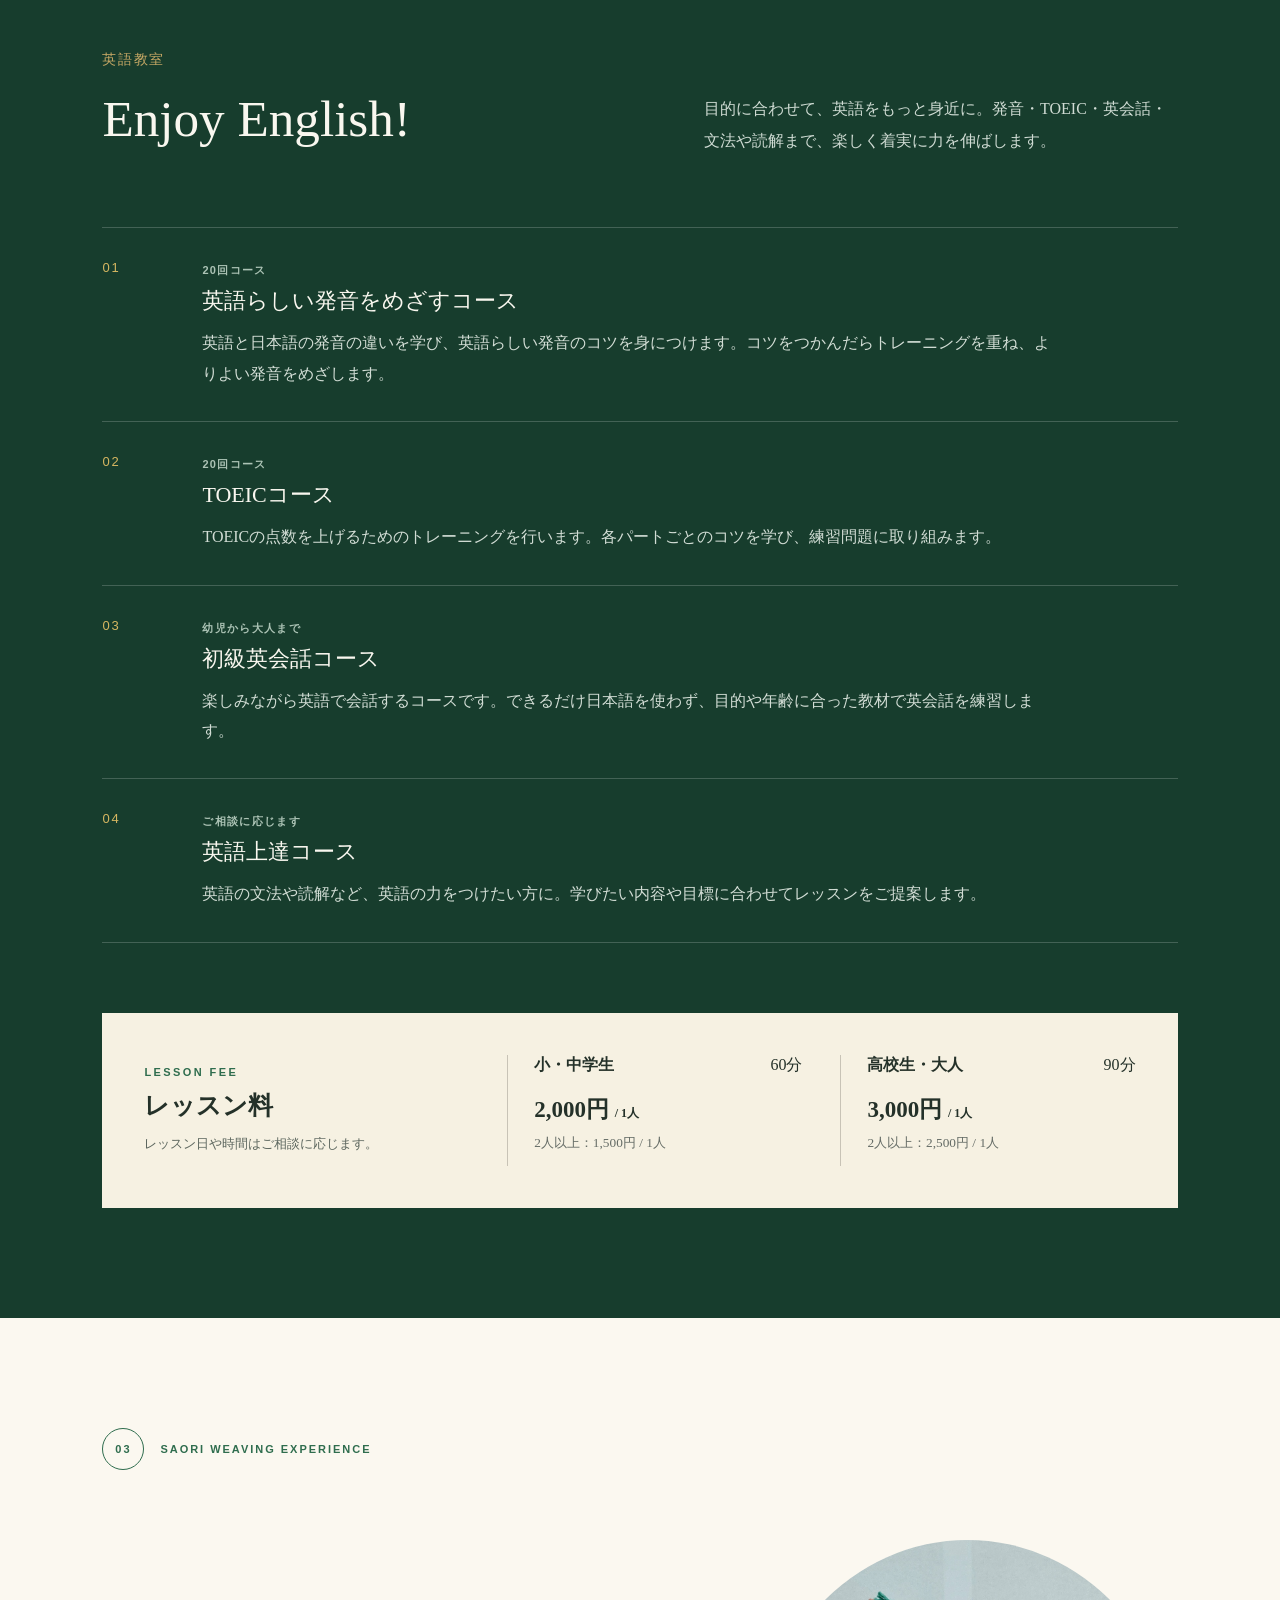
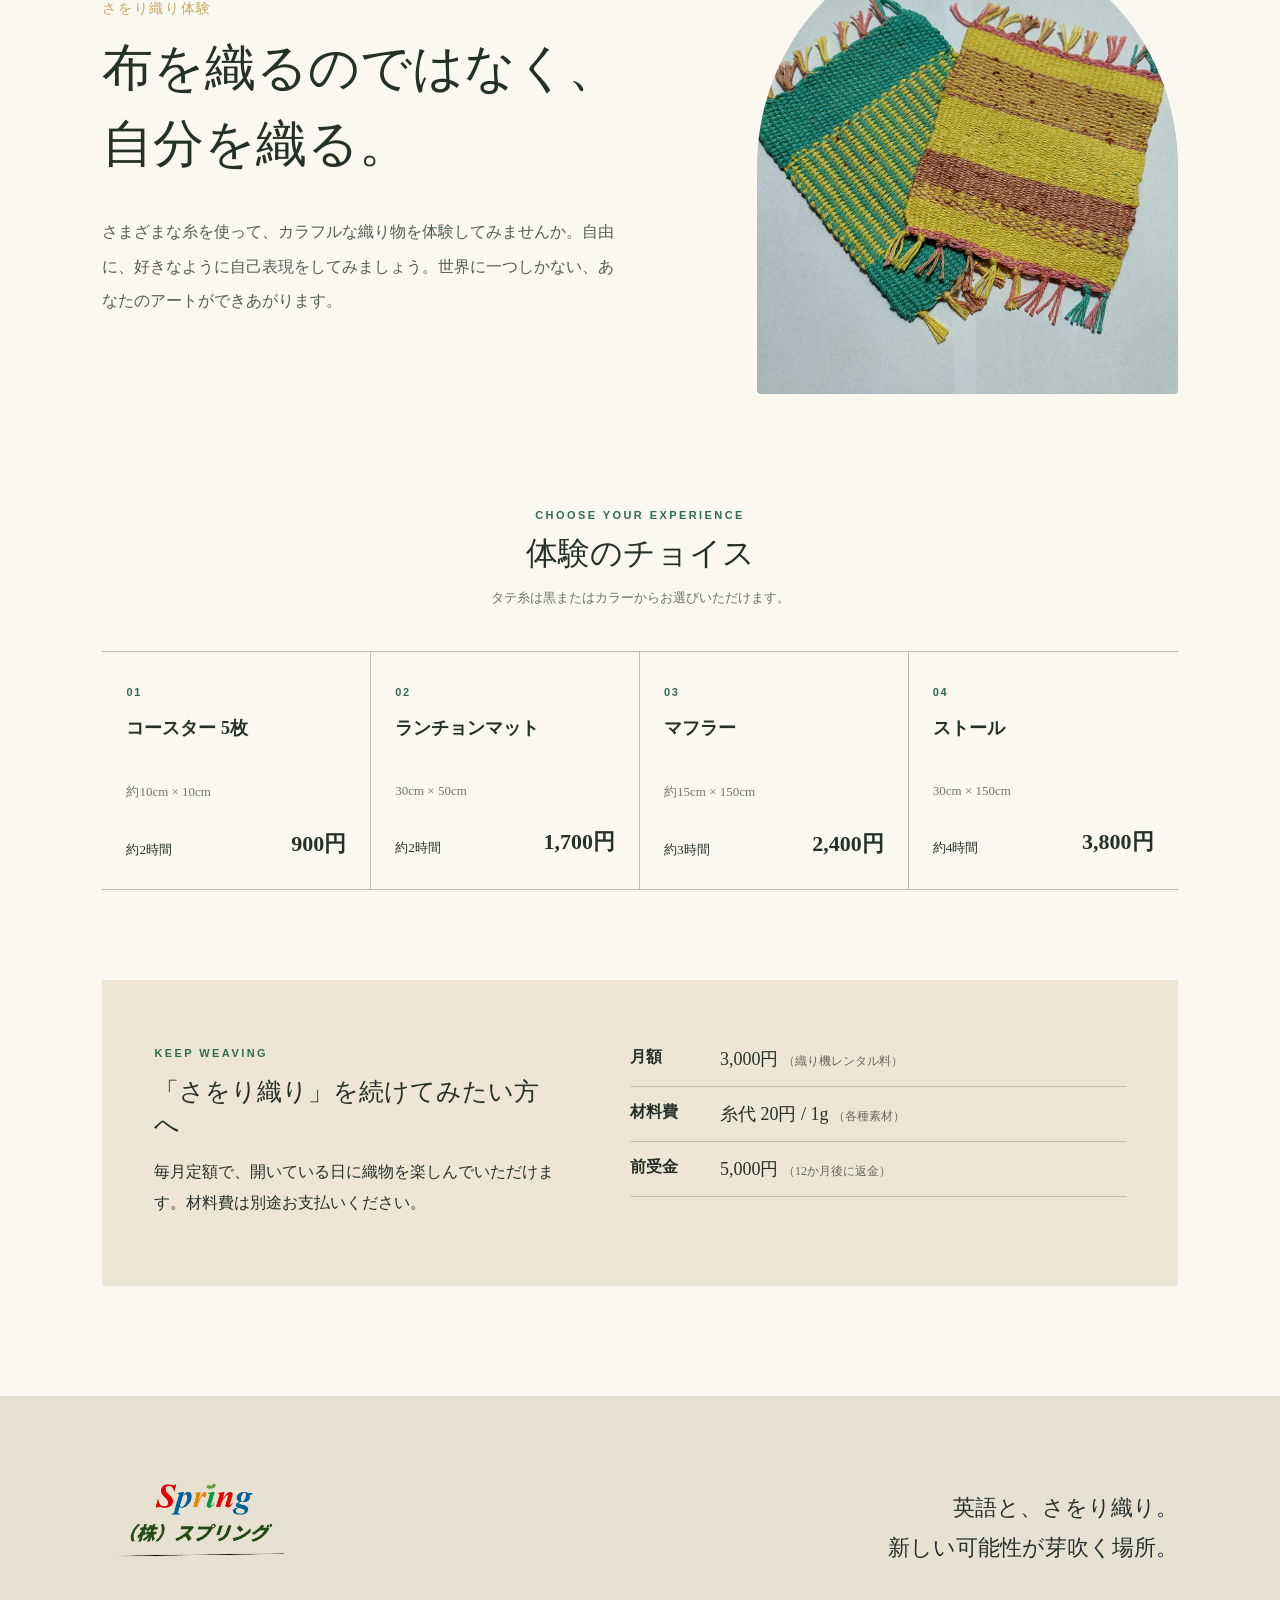
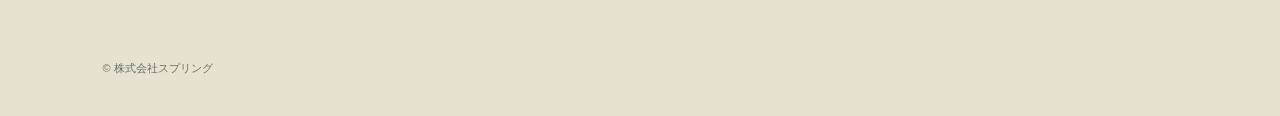
==== commit d0036a0b: "ホームページを修正" ====
--- a/index.html
+++ b/index.html
@@ -1,51 +1,27 @@
 <!doctype html>
 <html lang="ja">
 <head>
-  <meta charset="UTF-8"><meta name="viewport" content="width=device-width,initial-scale=1">
-  <meta name="description" content="英語教室とさをり織り体験を通して、一人ひとりの学びと表現を応援する株式会社スプリング。">
-  <title>株式会社スプリング｜英語とさをり織り</title><link rel="stylesheet" href="./styles.css">
+  <meta charset="UTF-8">
+  <meta name="viewport" content="width=device-width,initial-scale=1">
+  <meta name="description" content="英語教室とさをり織り体験を通して、学びと自己表現を応援する株式会社スプリングの公式サイトです。">
+  <title>株式会社スプリング｜英語教室・さをり織り体験</title>
+  <link rel="icon" type="image/png" href="./spring-favicon.png">
+  <link rel="apple-touch-icon" href="./spring-favicon.png">
+  <link rel="stylesheet" href="./styles.css">
 </head>
-<body class="home">
-  <header class="site-header">
-    <a class="brand" href="./index.html"><img src="./spring-logo.png" alt="株式会社スプリング"></a>
-    <nav><a href="./english.html">English</a><a href="./saori.html">Saori</a><a href="#about">About</a></nav>
-  </header>
-  <main>
-    <section class="home-hero">
-      <div class="hero-copy">
-        <p class="overline">WORDS &amp; THREADS</p>
-        <h1>ことばを学ぶ。<br>自分を織る。</h1>
-        <p>英語で世界とつながり、色とりどりの糸で自分を表現する。<br>スプリングは、新しい可能性がやさしく芽吹く場所です。</p>
-      </div>
-      <div class="hero-collage">
-        <div class="word-card"><span>A</span><p>Enjoy<br>English!</p></div>
-        <figure><img src="./saori-coasters.jpg" alt="色鮮やかなさをり織りの作品"></figure>
-        <div class="stitch" aria-hidden="true"></div>
-      </div>
-    </section>
-
-    <section class="worlds" aria-label="教室を選ぶ">
-      <a class="world english-world" href="./english.html">
-        <span class="world-no">01</span><p class="overline">ENGLISH LESSON</p>
-        <h2>英語を、もっと<br>自分のことばに。</h2>
-        <p>発音・TOEIC・英会話。目的や年齢に合わせて、楽しく着実に学びます。</p>
-        <b>英語教室を見る <i>→</i></b>
-      </a>
-      <a class="world saori-world" href="./saori.html">
-        <span class="world-no">02</span><p class="overline">SAORI WEAVING</p>
-        <h2>正解のない色を、<br>自由に重ねる。</h2>
-        <p>好きな糸を選び、世界に一つだけの自分らしい作品を織ります。</p>
-        <b>さをり織りを見る <i>→</i></b>
-      </a>
-    </section>
-
-    <section class="about-home" id="about">
-      <div><p class="overline">ABOUT SPRING</p><h2>Springという<br>名前に込めた想い</h2></div>
-      <div class="about-body">
-        <p>Spring（スプリング）は「春」。春は、さまざまなことがスタートする時期です。また、Springには「泉、湧き水」という意味もあります。</p>
-        <p>ここで学び、身につけたことがその後の人生に弾みをつけ、さまざまなアイデアが湧き出るように生まれ、可能性が広がることを願っています。</p>
-      </div>
-    </section>
-  </main>
-  <footer><img src="./spring-logo.png" alt="株式会社スプリング"><p>Learn. Create. Bloom.</p><small>© 株式会社スプリング</small></footer>
-</body></html>
+<body><main>
+  <header><a class="logo" href="#top"><img src="./spring-logo.png" alt="株式会社スプリング"></a><nav><a href="#about">スプリングについて</a><a href="#english">英語教室</a><a href="#saori">さをり織り</a></nav></header>
+  <section class="hero" id="top"><div><p class="eyebrow">LEARN · CREATE · BLOOM</p><h1>学ぶこと、つくること。<br>そこから可能性がひらく。</h1><p class="lead">英語を学び、色とりどりの糸で自分を表現する。<br>スプリングは、一人ひとりの新しい一歩を応援する場所です。</p><div class="buttons"><a href="#english">英語教室を見る</a><a href="#saori">織り体験を見る</a></div></div><div class="hero-art"><img src="./saori-coasters.jpg" alt="色鮮やかなさをり織りの作品"><span>自由な色で、自由に織る。</span></div></section>
+  <div class="threads" aria-hidden="true"><i></i><i></i><i></i><i></i><i></i></div>
+  <section class="section about" id="about"><p class="label"><b>01</b> ABOUT US</p><div class="two-col"><h2>Springという<br>名前に込めた想い</h2><div class="about-text"><p>Spring（スプリング）は「春」。春は、さまざまなことがスタートする時期です。また、Springには「泉、湧き水」という意味もあります。</p><p>スプリングで学び、身につけたことがその後の人生に弾みをつけ、さらにさまざまなアイデアが湧き出るように生まれ、可能性が広がることを願っています。</p></div></div></section>
+  <section class="section english" id="english"><p class="label light"><b>02</b> ENGLISH LESSON</p><div class="two-col intro"><div><p class="kicker">英語教室</p><h2>Enjoy English!</h2></div><p>目的に合わせて、英語をもっと身近に。発音・TOEIC・英会話・文法や読解まで、楽しく着実に力を伸ばします。</p></div><div class="lesson-list">
+    <article><span>01</span><div><small>20回コース</small><h3>英語らしい発音をめざすコース</h3><p>英語と日本語の発音の違いを学び、英語らしい発音のコツを身につけます。コツをつかんだらトレーニングを重ね、よりよい発音をめざします。</p></div></article>
+    <article><span>02</span><div><small>20回コース</small><h3>TOEICコース</h3><p>TOEICの点数を上げるためのトレーニングを行います。各パートごとのコツを学び、練習問題に取り組みます。</p></div></article>
+    <article><span>03</span><div><small>幼児から大人まで</small><h3>初級英会話コース</h3><p>楽しみながら英語で会話するコースです。できるだけ日本語を使わず、目的や年齢に合った教材で英会話を練習します。</p></div></article>
+    <article><span>04</span><div><small>ご相談に応じます</small><h3>英語上達コース</h3><p>英語の文法や読解など、英語の力をつけたい方に。学びたい内容や目標に合わせてレッスンをご提案します。</p></div></article>
+  </div><div class="fees"><div><p class="eyebrow">LESSON FEE</p><h3>レッスン料</h3><p>レッスン日や時間はご相談に応じます。</p></div><div class="fee"><p><b>小・中学生</b><span>60分</span></p><strong>2,000円 <small>/ 1人</small></strong><small>2人以上：1,500円 / 1人</small></div><div class="fee"><p><b>高校生・大人</b><span>90分</span></p><strong>3,000円 <small>/ 1人</small></strong><small>2人以上：2,500円 / 1人</small></div></div></section>
+  <section class="section saori" id="saori"><p class="label"><b>03</b> SAORI WEAVING EXPERIENCE</p><div class="saori-intro"><div><p class="kicker">さをり織り体験</p><h2>布を織るのではなく、<br>自分を織る。</h2><p>さまざまな糸を使って、カラフルな織り物を体験してみませんか。自由に、好きなように自己表現をしてみましょう。世界に一つしかない、あなたのアートができあがります。</p></div><img src="./saori-coasters.jpg" alt="手織りのカラフルなコースター"></div><div class="choice-title"><p class="eyebrow">CHOOSE YOUR EXPERIENCE</p><h3>体験のチョイス</h3><p>タテ糸は黒またはカラーからお選びいただけます。</p></div><div class="choices">
+    <article><span>01</span><h4>コースター 5枚</h4><p>約10cm × 10cm</p><div><small>約2時間</small><strong>900円</strong></div></article><article><span>02</span><h4>ランチョンマット</h4><p>30cm × 50cm</p><div><small>約2時間</small><strong>1,700円</strong></div></article><article><span>03</span><h4>マフラー</h4><p>約15cm × 150cm</p><div><small>約3時間</small><strong>2,400円</strong></div></article><article><span>04</span><h4>ストール</h4><p>30cm × 150cm</p><div><small>約4時間</small><strong>3,800円</strong></div></article>
+  </div><div class="continue"><div><p class="eyebrow">KEEP WEAVING</p><h3>「さをり織り」を続けてみたい方へ</h3><p>毎月定額で、開いている日に織物を楽しんでいただけます。材料費は別途お支払いください。</p></div><dl><div><dt>月額</dt><dd>3,000円 <small>（織り機レンタル料）</small></dd></div><div><dt>材料費</dt><dd>糸代 20円 / 1g <small>（各種素材）</small></dd></div><div><dt>前受金</dt><dd>5,000円 <small>（12か月後に返金）</small></dd></div></dl></div></section>
+  <footer><img src="./spring-logo.png" alt="株式会社スプリング"><p>英語と、さをり織り。<br>新しい可能性が芽吹く場所。</p><small>© 株式会社スプリング</small></footer>
+</main></body></html>
--- a/styles.css
+++ b/styles.css
@@ -1,5 +1,12 @@
-:root{--ink:#514a45;--paper:#fffaf7;--blue:#dcebf0;--blue-deep:#6f8e9a;--sand:#f2e8dc;--rose:#c9988d;--sage:#9cac91;--gold:#d8b66e}*{box-sizing:border-box}html{scroll-behavior:smooth}body{margin:0;background:var(--paper);color:var(--ink);font-family:"Yu Mincho","Hiragino Mincho ProN",serif}a{color:inherit;text-decoration:none}img{display:block;max-width:100%}.site-header{height:116px;padding:18px clamp(24px,7vw,110px);display:flex;align-items:center;justify-content:space-between;position:absolute;inset:0 0 auto;z-index:10}.brand{width:145px;height:80px;display:grid;place-items:center;overflow:hidden}.brand img{width:142px;filter:saturate(.72)}nav{display:flex;gap:36px;font:12px Arial,sans-serif;letter-spacing:.15em;color:#716a65}nav a{padding:9px 0;border-bottom:1px solid transparent}nav a:hover,nav a.active{border-color:currentColor}.overline{font:400 11px Arial,sans-serif;letter-spacing:.28em;color:#9b8176}.home-hero{min-height:760px;padding:155px clamp(28px,9vw,145px) 100px;display:grid;grid-template-columns:1fr 1fr;gap:9vw;align-items:center;background:linear-gradient(110deg,#fbf4ef 0 55%,#eef4f3 55%)}.hero-copy h1{margin:22px 0 28px;font-size:clamp(48px,5.2vw,78px);line-height:1.42;font-weight:400;letter-spacing:.06em}.hero-copy>p:last-child{max-width:580px;font-size:16px;line-height:2.25;color:#776e68}.hero-collage{height:500px;position:relative}.hero-collage figure{position:absolute;right:0;top:0;width:70%;height:88%;margin:0;overflow:hidden;border-radius:48% 48% 20px 20px;box-shadow:0 28px 65px #8a726524}.hero-collage figure img{width:100%;height:100%;object-fit:cover;filter:saturate(.72) brightness(1.04)}.word-card{position:absolute;left:0;bottom:0;width:44%;aspect-ratio:1;background:#fffdfb;border:1px solid #d8e4e7;border-radius:22px;padding:30px;z-index:2;box-shadow:0 18px 50px #657d8616}.word-card span{font:400 clamp(70px,8vw,120px) Georgia,serif;color:#9db9c3}.word-card p{margin:0;font:italic 18px/1.45 Georgia,serif;color:#6d8994}.stitch{position:absolute;left:27%;top:12%;height:70%;border-left:2px dashed #d5a49a;transform:rotate(-10deg);z-index:3}.worlds{display:grid;grid-template-columns:1fr 1fr}.world{min-height:600px;padding:100px clamp(34px,8vw,120px);position:relative;transition:.3s}.world:hover{filter:brightness(.98)}.english-world{background:#eaf3f6}.saori-world{background:#f3e8dd}.world-no{font:14px Arial,sans-serif;color:#9a8e85}.world h2{margin:42px 0 25px;font-size:clamp(34px,3.7vw,55px);font-weight:400;line-height:1.55}.world>p:not(.overline){max-width:460px;line-height:2;color:#756d67}.world b{position:absolute;left:clamp(34px,8vw,120px);bottom:90px;font:400 14px Arial,sans-serif;letter-spacing:.08em}.world b i{margin-left:18px;font-style:normal;font-size:20px}.about-home{padding:140px clamp(28px,10vw,160px);display:grid;grid-template-columns:.85fr 1.15fr;gap:10vw}.about-home h2{margin:16px 0 0;font-size:clamp(34px,4vw,58px);line-height:1.55;font-weight:400}.about-body{padding-left:6vw;border-left:1px solid #e2d6cf}.about-body p{margin:0 0 24px;font-size:16px;line-height:2.35;color:#756d67}footer{min-height:280px;padding:70px clamp(28px,8vw,125px) 35px;display:grid;grid-template-columns:1fr 1fr;background:#eee6df}footer img{width:170px;filter:saturate(.65)}footer p{text-align:right;font:italic 18px Georgia,serif;color:#81736b}footer small{grid-column:1/-1;align-self:end;font:11px Arial,sans-serif;color:#8a817a}
-.sub-hero{min-height:720px;padding:165px clamp(28px,10vw,160px) 100px;display:grid;grid-template-columns:1fr 1fr;align-items:center;gap:9vw}.sub-hero h1{margin:20px 0 26px;font-size:clamp(54px,6vw,90px);line-height:1.25;font-weight:400}.sub-hero>div:first-child>p:last-child{font-size:16px;line-height:2.2;color:#6d6a67}.english-page{background:#f9fcfd}.english-hero{background:linear-gradient(135deg,#f8fbfc,#e6f1f5)}.english-hero h1{font-family:Georgia,serif;color:#567681}.abc-art{height:430px;position:relative;border:1px solid #bad0d8;border-radius:50%;background:#fdfefe;box-shadow:0 25px 70px #64859118}.abc-art span{position:absolute;font-family:Georgia,serif;color:#8caeba}.abc-art span:nth-child(1){font-size:150px;left:18%;top:8%}.abc-art span:nth-child(2){font-size:100px;right:17%;top:20%;color:#d2aa86}.abc-art span:nth-child(3){font-size:125px;left:39%;bottom:4%;color:#9cad98}.abc-art i{position:absolute;right:15%;bottom:15%;font:italic 18px Georgia,serif;color:#718d97;transform:rotate(-8deg)}.lesson-section,.experience-section{padding:130px clamp(28px,8vw,130px)}.section-title{text-align:center;margin-bottom:70px}.section-title h2{margin:12px 0 14px;font-size:clamp(36px,4vw,56px);font-weight:400}.section-title>p:last-child{color:#7d7570}.course-grid{display:grid;grid-template-columns:repeat(4,1fr);gap:18px}.course-grid article{min-height:430px;padding:34px 28px;background:#fff;border:1px solid #dce8eb;border-radius:80px 80px 18px 18px;box-shadow:0 15px 45px #66808b0d}.course-grid article>span{display:block;color:#87a6b1;font:12px Arial,sans-serif}.course-grid small{display:block;margin-top:32px;color:#91a6ad;font:11px Arial,sans-serif}.course-grid h3{margin:14px 0 22px;font-size:23px;line-height:1.65;font-weight:400}.course-grid p{font-size:14px;line-height:2;color:#716d69}.english-fees{padding:100px clamp(28px,9vw,145px);display:grid;grid-template-columns:1.1fr 1fr 1fr;gap:30px;background:#eaf3f6}.english-fees h2,.keep-weaving h2{margin:12px 0;font-size:38px;font-weight:400}.english-fees>div:first-child>p:last-child{color:#718087}.fee-card{padding:34px;background:#fdfefe;border-radius:18px}.fee-card small{display:block;color:#7f99a2}.fee-card strong{display:block;margin:18px 0;font-size:22px;font-weight:400}.fee-card p{font-size:13px;color:#758187}.next-world{display:flex;align-items:center;justify-content:space-between;padding:38px clamp(28px,8vw,125px);background:#fff;font-size:13px}.next-world span{color:#958b84}.next-world b{font-weight:400;letter-spacing:.08em}
-.saori-page{background:#fffaf5}.saori-hero{position:relative;background:#f3e9de;overflow:hidden}.saori-hero h1{font-size:clamp(44px,5vw,72px);line-height:1.55}.saori-hero figure{height:500px;margin:0;overflow:hidden;border-radius:48% 48% 22px 22px;box-shadow:0 28px 65px #8f6f5d22}.saori-hero figure img{width:100%;height:100%;object-fit:cover;filter:saturate(.8) brightness(1.04)}.loose-threads i{position:absolute;height:4px;border-radius:10px;opacity:.6;transform-origin:left}.loose-threads i:nth-child(1){width:32%;right:-5%;top:25%;background:#ca877c;transform:rotate(18deg)}.loose-threads i:nth-child(2){width:30%;left:-5%;bottom:15%;background:#91a987;transform:rotate(-12deg)}.loose-threads i:nth-child(3){width:20%;right:15%;bottom:8%;background:#d5b356;transform:rotate(-23deg)}.loose-threads i:nth-child(4){width:20%;left:40%;top:15%;background:#75a0aa;transform:rotate(28deg)}.saori-message{padding:120px clamp(28px,15vw,230px);text-align:center}.saori-message p{color:#7b7068;line-height:2}.saori-message strong{display:block;margin:36px 0;font-size:clamp(32px,4vw,55px);line-height:1.65;font-weight:400}.weave-grid{display:grid;grid-template-columns:repeat(2,1fr);gap:22px}.weave-grid article{padding:42px;background:#fffdf9;border:1px solid #ead7c6;border-radius:24px;position:relative;overflow:hidden}.weave-grid article:after{content:"";position:absolute;inset:auto 0 0;height:7px;background:linear-gradient(90deg,#c98f84 25%,#d9ba64 25% 50%,#8da686 50% 75%,#7fa2aa 75%)}.weave-grid article>span{font:12px Arial,sans-serif;color:#ae8b78}.weave-grid h3{margin:22px 0 8px;font-size:26px;font-weight:400}.weave-grid>article>p{color:#8b7d74}.weave-grid article div{margin-top:35px;display:flex;justify-content:space-between;align-items:end}.weave-grid strong{font-size:24px;font-weight:400}.keep-weaving{padding:100px clamp(28px,9vw,145px);display:grid;grid-template-columns:1fr 1.2fr;gap:9vw;background:#e9efe7}.keep-weaving dl{margin:0}.keep-weaving dl div{padding:20px 0;display:grid;grid-template-columns:100px 1fr;border-bottom:1px solid #c8d4c4}.keep-weaving dd{margin:0;font-size:19px}.keep-weaving dd small{display:block;margin-top:5px;font-size:12px;color:#768174}
-@media(max-width:900px){.site-header{height:96px;padding:10px 22px}.brand{width:122px;height:68px}.brand img{width:120px}nav{gap:15px;font-size:10px}.home-hero,.sub-hero{grid-template-columns:1fr;min-height:auto;padding:125px 25px 75px;gap:60px}.home-hero{background:linear-gradient(160deg,#fbf4ef 0 58%,#eef4f3 58%)}.hero-copy h1{font-size:clamp(39px,10vw,57px)}.hero-collage{height:430px;width:min(100%,550px);margin:auto}.worlds{grid-template-columns:1fr}.world{min-height:510px;padding:72px 30px}.world b{left:30px;bottom:65px}.about-home{grid-template-columns:1fr;gap:44px;padding:95px 25px}.about-body{padding-left:22px}.sub-hero h1{font-size:clamp(42px,11vw,65px)}.abc-art{height:360px;width:min(100%,480px);margin:auto}.course-grid{grid-template-columns:1fr 1fr}.english-fees,.keep-weaving{grid-template-columns:1fr;gap:24px;padding:80px 25px}.saori-hero figure{height:430px;width:min(88%,480px);margin:auto}.lesson-section,.experience-section{padding:95px 25px}.saori-message{padding:90px 25px}.next-world{padding:30px 25px}footer{grid-template-columns:1fr}footer p{text-align:left}}
-@media(max-width:560px){nav a:last-child{display:none}.hero-collage{height:340px}.word-card{padding:20px}.word-card span{font-size:68px}.word-card p{font-size:14px}.world{min-height:480px}.course-grid,.weave-grid{grid-template-columns:1fr}.course-grid article{min-height:0;border-radius:55px 55px 18px 18px}.english-hero .abc-art{height:310px}.abc-art span:nth-child(1){font-size:110px}.abc-art span:nth-child(2){font-size:78px}.abc-art span:nth-child(3){font-size:90px}.saori-hero figure{height:380px}.next-world{align-items:flex-start;flex-direction:column;gap:12px}.keep-weaving dl div{grid-template-columns:80px 1fr}}
+:root{--ink:#243129;--green:#2f6d4e;--deep:#173d2d;--paper:#fffdf8;--cream:#f8f5ec;--gold:#d8ad47}
+*{box-sizing:border-box}html{scroll-behavior:smooth}body{margin:0;background:var(--paper);color:var(--ink);font-family:"Yu Mincho","Hiragino Mincho ProN",serif}a{color:inherit;text-decoration:none}img{display:block;max-width:100%}
+header{position:absolute;z-index:5;inset:0 0 auto;height:108px;padding:16px clamp(24px,5vw,76px);display:flex;align-items:center;justify-content:space-between}.logo{width:160px;height:76px;overflow:hidden;display:grid;place-items:center}.logo img{width:158px}nav{display:flex;gap:32px;font:13px "Yu Gothic",sans-serif;letter-spacing:.06em}nav a{padding:8px 0;border-bottom:1px solid transparent}nav a:hover{border-color:var(--green)}
+.hero{min-height:760px;padding:145px clamp(28px,8vw,130px) 90px;display:grid;grid-template-columns:1.05fr .95fr;gap:7vw;align-items:center;background:radial-gradient(circle at 85% 25%,#eee0bd 0 8%,transparent 31%),var(--cream);overflow:hidden}.eyebrow{font:700 11px Arial,sans-serif;letter-spacing:.22em;color:var(--green)}h1{margin:20px 0 28px;font-size:clamp(42px,5vw,72px);line-height:1.35;font-weight:500}.lead{font-size:16px;line-height:2.15;color:#536057}.buttons{display:flex;gap:14px;margin-top:38px}.buttons a{min-width:172px;padding:16px 20px;text-align:center;border:1px solid var(--green);font:600 13px Arial,sans-serif;transition:.2s}.buttons a:first-child{background:var(--green);color:#fff}.buttons a:hover{transform:translateY(-2px);box-shadow:0 10px 25px #254b3530}.hero-art{position:relative;max-width:560px}.hero-art img{width:100%;aspect-ratio:4/5;object-fit:cover;border-radius:46% 46% 7px 7px;filter:saturate(.85);box-shadow:0 34px 70px #283d2d30}.hero-art span{position:absolute;right:-42px;top:70px;writing-mode:vertical-rl;letter-spacing:.18em;font-size:13px}.threads{height:8px;display:grid;grid-template-columns:repeat(5,1fr)}.threads i:nth-child(1){background:#e8b73d}.threads i:nth-child(2){background:#2f8a56}.threads i:nth-child(3){background:#dc6b55}.threads i:nth-child(4){background:#3e7391}.threads i:nth-child(5){background:#dd433c}
+.section{padding:110px clamp(28px,8vw,130px)}.label{margin:0 0 70px;display:flex;align-items:center;gap:16px;font:700 11px Arial,sans-serif;letter-spacing:.18em;color:var(--green)}.label b{width:42px;height:42px;display:grid;place-items:center;border:1px solid;border-radius:50%}.label.light{color:#cbdcce}.two-col{display:grid;grid-template-columns:.85fr 1.15fr;gap:10vw}.section h2{margin:0;font-size:clamp(34px,4vw,58px);line-height:1.5;font-weight:500}.about-text{padding-left:6vw;border-left:1px solid #cdd4cb}.about-text p{margin:0 0 22px;font-size:17px;line-height:2.2}
+.english{background:var(--deep);color:#f9f7ef}.intro{grid-template-columns:1fr 1fr;align-items:end}.kicker{margin:0 0 12px;color:#c6a865;font-size:14px;letter-spacing:.12em}.intro>p{margin:0;color:#cfdbd3;line-height:2}.lesson-list{margin-top:70px;border-top:1px solid #ffffff30}.lesson-list article{padding:32px 0;display:grid;grid-template-columns:80px 1fr;gap:20px;border-bottom:1px solid #ffffff30}.lesson-list article>span{color:#d6b761;font:13px Arial,sans-serif;letter-spacing:.15em}.lesson-list small{color:#acc3b5;font:600 11px Arial,sans-serif;letter-spacing:.12em}.lesson-list h3{margin:8px 0 12px;font-size:22px;font-weight:500}.lesson-list p{margin:0;max-width:850px;color:#d2ddd5;line-height:1.9}.fees{margin-top:70px;padding:42px;display:grid;grid-template-columns:1.1fr 1fr 1fr;gap:38px;background:#f6f1e2;color:var(--ink)}.fees h3{margin:7px 0 12px;font-size:25px}.fees>div:first-child>p:last-child{font-size:13px;color:#5d675f}.fee{padding-left:26px;border-left:1px solid #c8c3b6}.fee p{display:flex;justify-content:space-between;margin:0 0 18px}.fee>strong{display:block;font-size:23px;margin-bottom:8px}.fee>strong small{font-size:12px}.fee>small{color:#656c66}
+.saori{background:#fbf8f0}.saori-intro{display:grid;grid-template-columns:1fr .8fr;gap:10vw;align-items:center}.saori-intro>div>p:last-child{margin-top:32px;font-size:16px;line-height:2.15;color:#525e56}.saori-intro img{width:100%;aspect-ratio:1/1.08;object-fit:cover;border-radius:50% 50% 4px 4px}.choice-title{margin-top:115px;text-align:center}.choice-title h3{margin:8px 0 12px;font-size:32px;font-weight:500}.choice-title>p:last-child{font-size:13px;color:#687268}.choices{margin-top:44px;display:grid;grid-template-columns:repeat(4,1fr);border-block:1px solid #babdb4}.choices article{padding:30px 24px;border-right:1px solid #babdb4}.choices article:last-child{border:0}.choices article>span{color:var(--green);font:700 11px Arial,sans-serif;letter-spacing:.15em}.choices h4{min-height:54px;margin:16px 0 6px;font-size:18px}.choices article>p{font-size:13px;color:#70776f}.choices article div{margin-top:28px;display:flex;justify-content:space-between;align-items:end}.choices strong{font-size:22px}.continue{margin-top:90px;padding:52px;display:grid;grid-template-columns:.9fr 1.1fr;gap:70px;background:#eee6d4}.continue h3{margin:10px 0 16px;font-size:25px;font-weight:500}.continue p{line-height:1.9}.continue dl{margin:0}.continue dl div{padding:15px 0;display:grid;grid-template-columns:90px 1fr;border-bottom:1px solid #c5bdab}.continue dt{font-weight:700}.continue dd{margin:0;font-size:18px}.continue dd small{font-size:12px;color:#68685f}
+footer{min-height:320px;padding:70px clamp(28px,8vw,130px) 40px;display:grid;grid-template-columns:1fr 1fr;background:#e7e1d2}footer img{width:190px;mix-blend-mode:multiply}footer p{text-align:right;font-size:22px;line-height:1.8}footer small{grid-column:1/-1;align-self:end;font:11px Arial,sans-serif;color:#687069}
+@media(max-width:900px){header{height:88px;padding:12px 20px}.logo{width:122px;height:62px}.logo img{width:120px}nav{gap:14px;font-size:10px}nav a:first-child{display:none}.hero{min-height:auto;padding:115px 25px 65px;grid-template-columns:1fr;gap:54px}.hero h1{font-size:clamp(36px,10.5vw,55px)}.hero-art{width:88%;margin-left:auto}.hero-art span{right:-24px}.section{padding:76px 25px}.label{margin-bottom:46px}.two-col,.intro,.saori-intro,.continue{grid-template-columns:1fr;gap:36px}.about-text{padding-left:22px}.fees{grid-template-columns:1fr;padding:30px 24px;gap:26px}.fee{padding-left:20px}.choices{grid-template-columns:1fr 1fr}.choices article:nth-child(2){border-right:0}.choices article:nth-child(-n+2){border-bottom:1px solid #babdb4}.continue{padding:34px 24px}footer{grid-template-columns:1fr}footer p{text-align:left}}
+@media(max-width:520px){nav{display:none}.buttons{flex-direction:column}.buttons a{width:100%}.lesson-list article{grid-template-columns:42px 1fr}.choices{grid-template-columns:1fr}.choices article{border-right:0;border-bottom:1px solid #babdb4}.choices article:last-child{border-bottom:0}.continue dl div{grid-template-columns:76px 1fr}.continue dd small{display:block;margin-top:5px}}
+@media(prefers-reduced-motion:reduce){html{scroll-behavior:auto}.buttons a{transition:none}}
+
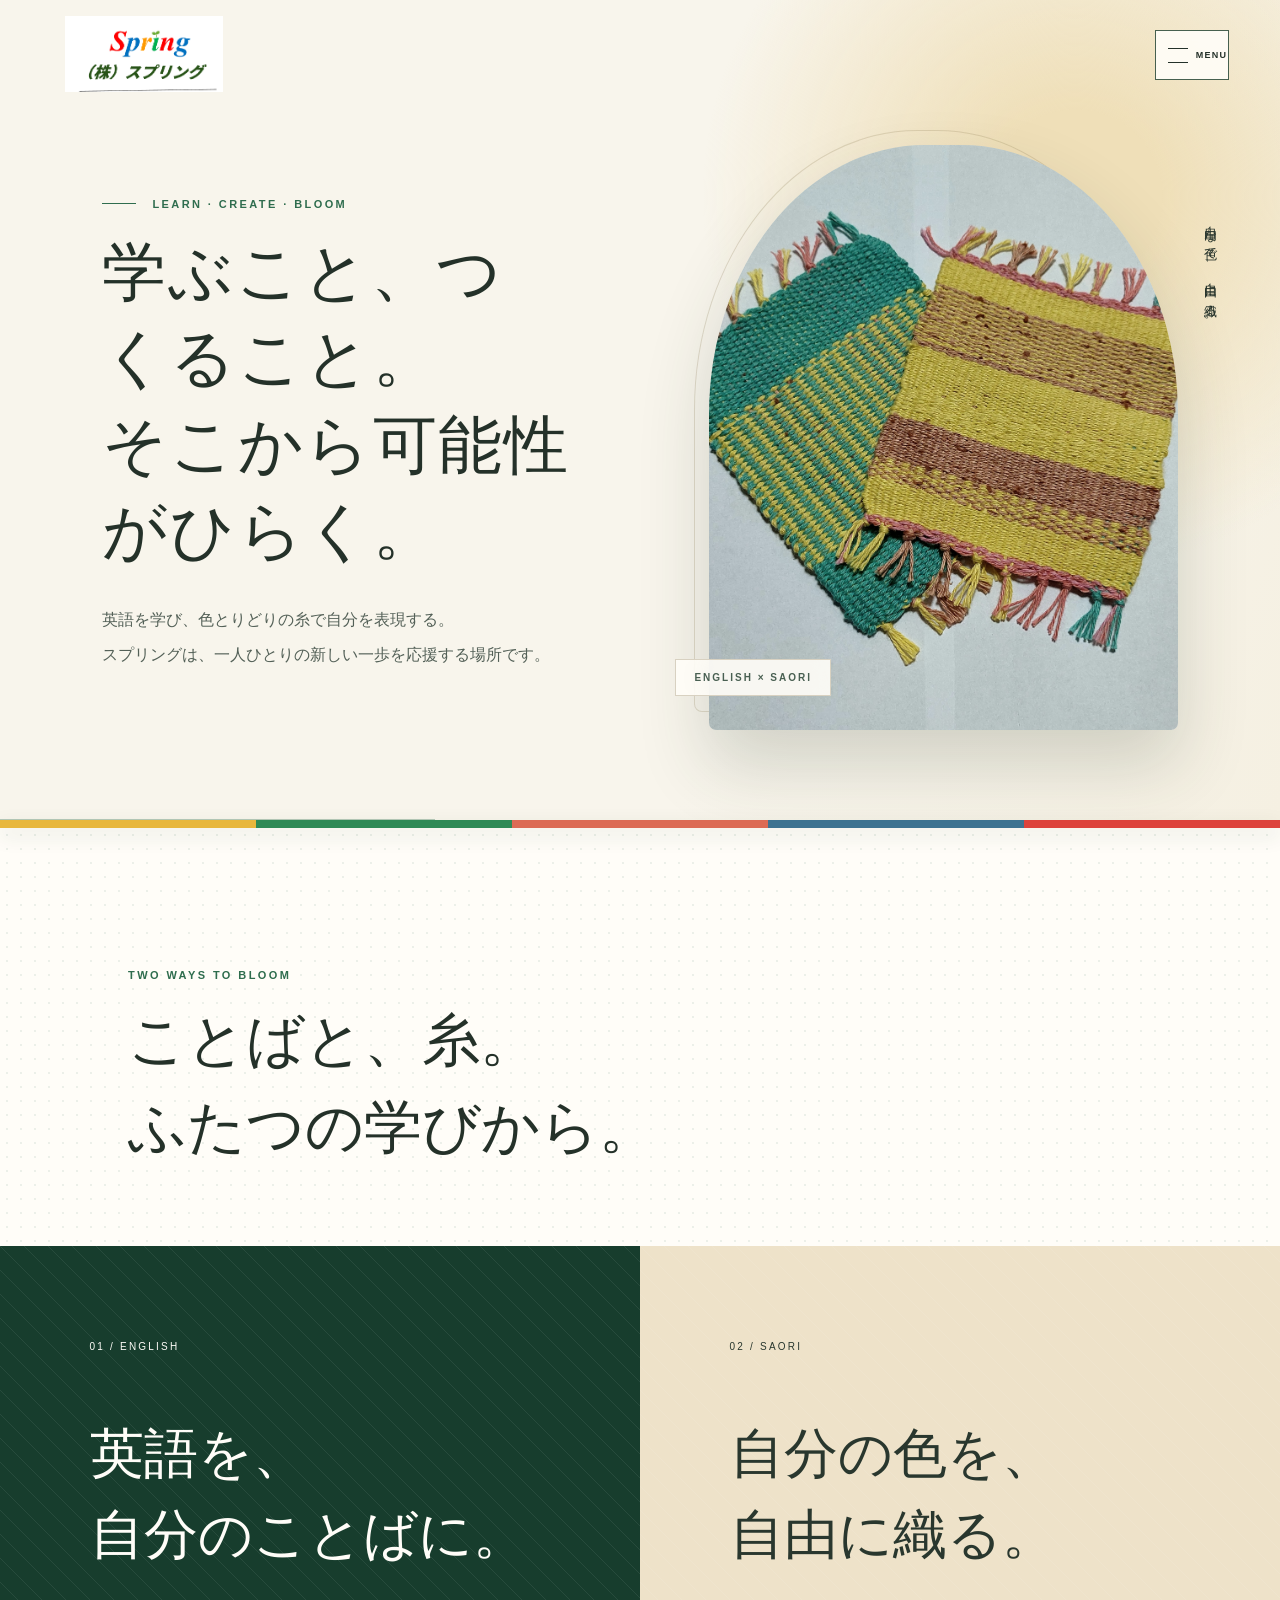
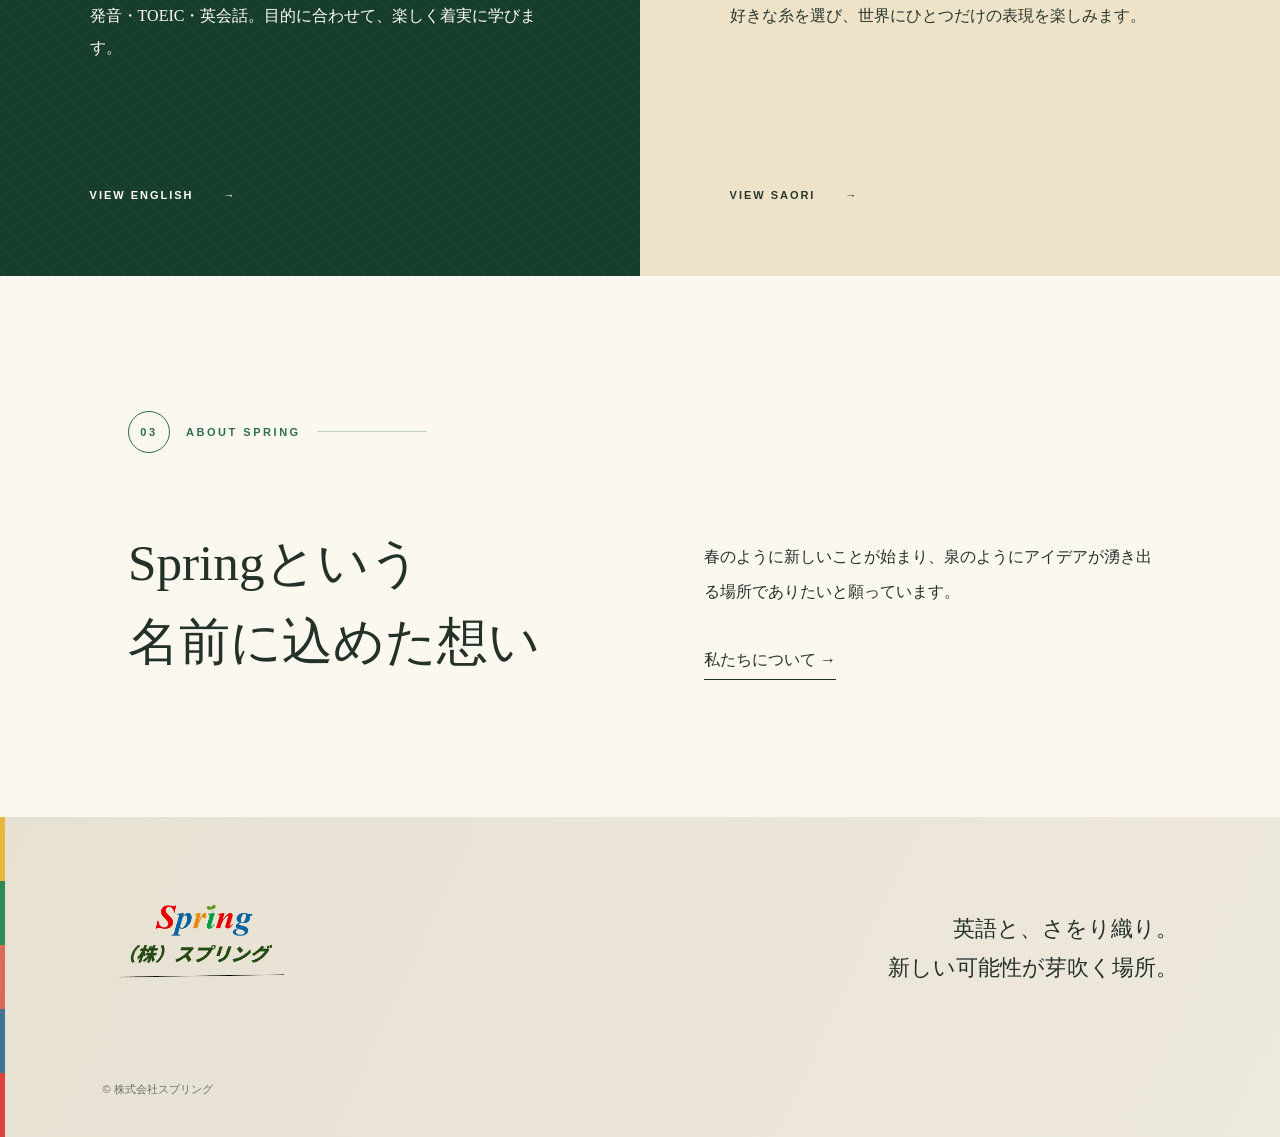
==== commit 9eebacca: "ホームページを修正" ====
--- a/index.html
+++ b/index.html
@@ -1,27 +1,4 @@
-<!doctype html>
-<html lang="ja">
-<head>
-  <meta charset="UTF-8">
-  <meta name="viewport" content="width=device-width,initial-scale=1">
-  <meta name="description" content="英語教室とさをり織り体験を通して、学びと自己表現を応援する株式会社スプリングの公式サイトです。">
-  <title>株式会社スプリング｜英語教室・さをり織り体験</title>
-  <link rel="icon" type="image/png" href="./spring-favicon.png">
-  <link rel="apple-touch-icon" href="./spring-favicon.png">
-  <link rel="stylesheet" href="./styles.css">
-</head>
-<body><main>
-  <header><a class="logo" href="#top"><img src="./spring-logo.png" alt="株式会社スプリング"></a><nav><a href="#about">スプリングについて</a><a href="#english">英語教室</a><a href="#saori">さをり織り</a></nav></header>
-  <section class="hero" id="top"><div><p class="eyebrow">LEARN · CREATE · BLOOM</p><h1>学ぶこと、つくること。<br>そこから可能性がひらく。</h1><p class="lead">英語を学び、色とりどりの糸で自分を表現する。<br>スプリングは、一人ひとりの新しい一歩を応援する場所です。</p><div class="buttons"><a href="#english">英語教室を見る</a><a href="#saori">織り体験を見る</a></div></div><div class="hero-art"><img src="./saori-coasters.jpg" alt="色鮮やかなさをり織りの作品"><span>自由な色で、自由に織る。</span></div></section>
-  <div class="threads" aria-hidden="true"><i></i><i></i><i></i><i></i><i></i></div>
-  <section class="section about" id="about"><p class="label"><b>01</b> ABOUT US</p><div class="two-col"><h2>Springという<br>名前に込めた想い</h2><div class="about-text"><p>Spring（スプリング）は「春」。春は、さまざまなことがスタートする時期です。また、Springには「泉、湧き水」という意味もあります。</p><p>スプリングで学び、身につけたことがその後の人生に弾みをつけ、さらにさまざまなアイデアが湧き出るように生まれ、可能性が広がることを願っています。</p></div></div></section>
-  <section class="section english" id="english"><p class="label light"><b>02</b> ENGLISH LESSON</p><div class="two-col intro"><div><p class="kicker">英語教室</p><h2>Enjoy English!</h2></div><p>目的に合わせて、英語をもっと身近に。発音・TOEIC・英会話・文法や読解まで、楽しく着実に力を伸ばします。</p></div><div class="lesson-list">
-    <article><span>01</span><div><small>20回コース</small><h3>英語らしい発音をめざすコース</h3><p>英語と日本語の発音の違いを学び、英語らしい発音のコツを身につけます。コツをつかんだらトレーニングを重ね、よりよい発音をめざします。</p></div></article>
-    <article><span>02</span><div><small>20回コース</small><h3>TOEICコース</h3><p>TOEICの点数を上げるためのトレーニングを行います。各パートごとのコツを学び、練習問題に取り組みます。</p></div></article>
-    <article><span>03</span><div><small>幼児から大人まで</small><h3>初級英会話コース</h3><p>楽しみながら英語で会話するコースです。できるだけ日本語を使わず、目的や年齢に合った教材で英会話を練習します。</p></div></article>
-    <article><span>04</span><div><small>ご相談に応じます</small><h3>英語上達コース</h3><p>英語の文法や読解など、英語の力をつけたい方に。学びたい内容や目標に合わせてレッスンをご提案します。</p></div></article>
-  </div><div class="fees"><div><p class="eyebrow">LESSON FEE</p><h3>レッスン料</h3><p>レッスン日や時間はご相談に応じます。</p></div><div class="fee"><p><b>小・中学生</b><span>60分</span></p><strong>2,000円 <small>/ 1人</small></strong><small>2人以上：1,500円 / 1人</small></div><div class="fee"><p><b>高校生・大人</b><span>90分</span></p><strong>3,000円 <small>/ 1人</small></strong><small>2人以上：2,500円 / 1人</small></div></div></section>
-  <section class="section saori" id="saori"><p class="label"><b>03</b> SAORI WEAVING EXPERIENCE</p><div class="saori-intro"><div><p class="kicker">さをり織り体験</p><h2>布を織るのではなく、<br>自分を織る。</h2><p>さまざまな糸を使って、カラフルな織り物を体験してみませんか。自由に、好きなように自己表現をしてみましょう。世界に一つしかない、あなたのアートができあがります。</p></div><img src="./saori-coasters.jpg" alt="手織りのカラフルなコースター"></div><div class="choice-title"><p class="eyebrow">CHOOSE YOUR EXPERIENCE</p><h3>体験のチョイス</h3><p>タテ糸は黒またはカラーからお選びいただけます。</p></div><div class="choices">
-    <article><span>01</span><h4>コースター 5枚</h4><p>約10cm × 10cm</p><div><small>約2時間</small><strong>900円</strong></div></article><article><span>02</span><h4>ランチョンマット</h4><p>30cm × 50cm</p><div><small>約2時間</small><strong>1,700円</strong></div></article><article><span>03</span><h4>マフラー</h4><p>約15cm × 150cm</p><div><small>約3時間</small><strong>2,400円</strong></div></article><article><span>04</span><h4>ストール</h4><p>30cm × 150cm</p><div><small>約4時間</small><strong>3,800円</strong></div></article>
-  </div><div class="continue"><div><p class="eyebrow">KEEP WEAVING</p><h3>「さをり織り」を続けてみたい方へ</h3><p>毎月定額で、開いている日に織物を楽しんでいただけます。材料費は別途お支払いください。</p></div><dl><div><dt>月額</dt><dd>3,000円 <small>（織り機レンタル料）</small></dd></div><div><dt>材料費</dt><dd>糸代 20円 / 1g <small>（各種素材）</small></dd></div><div><dt>前受金</dt><dd>5,000円 <small>（12か月後に返金）</small></dd></div></dl></div></section>
-  <footer><img src="./spring-logo.png" alt="株式会社スプリング"><p>英語と、さをり織り。<br>新しい可能性が芽吹く場所。</p><small>© 株式会社スプリング</small></footer>
-</main></body></html>
+<!doctype html><html lang="ja"><head><meta charset="UTF-8"><meta name="viewport" content="width=device-width,initial-scale=1"><meta name="description" content="英語教室とさをり織り体験を通して、学びと自己表現を応援する株式会社スプリング。"><title>株式会社スプリング｜英語教室・さをり織り体験</title><link rel="icon" href="./spring-favicon.png"><link rel="stylesheet" href="./styles.css"><script defer src="./menu.js"></script></head><body><main>
+<section class="hero" id="top"><div><p class="eyebrow">LEARN · CREATE · BLOOM</p><h1><span class="desktop-copy">学ぶこと、つくること。<br>そこから可能性がひらく。</span><span class="mobile-copy">学ぶこと、<br>つくること。<br>そこから可能性が<br>ひらく。</span></h1><p class="lead">英語を学び、色とりどりの糸で自分を表現する。<br>スプリングは、一人ひとりの新しい一歩を応援する場所です。</p></div><div class="hero-art"><img src="./saori-coasters.jpg" alt="色鮮やかなさをり織りの作品"><span>自由な色で、自由に織る。</span></div></section><div class="threads"><i></i><i></i><i></i><i></i><i></i></div>
+<section class="portal-intro"><p class="eyebrow">TWO WAYS TO BLOOM</p><h2>ことばと、糸。<br>ふたつの学びから。</h2></section><section class="portal-grid"><a class="portal english-portal" href="./english.html"><small>01 / ENGLISH</small><h2>英語を、<br>自分のことばに。</h2><p>発音・TOEIC・英会話。目的に合わせて、楽しく着実に学びます。</p><b>VIEW ENGLISH <span>→</span></b></a><a class="portal saori-portal" href="./saori.html"><small>02 / SAORI</small><h2>自分の色を、<br>自由に織る。</h2><p>好きな糸を選び、世界にひとつだけの表現を楽しみます。</p><b>VIEW SAORI <span>→</span></b></a></section>
+<section class="home-about"><p class="label"><b>03</b> ABOUT SPRING</p><div><h2>Springという<br>名前に込めた想い</h2><div><p>春のように新しいことが始まり、泉のようにアイデアが湧き出る場所でありたいと願っています。</p><a href="./about.html">私たちについて <span>→</span></a></div></div></section><footer><img src="./spring-logo.png" alt="株式会社スプリング"><p>英語と、さをり織り。<br>新しい可能性が芽吹く場所。</p><small>© 株式会社スプリング</small></footer></main></body></html>
--- a/styles.css
+++ b/styles.css
@@ -10,3 +10,109 @@
 @media(max-width:520px){nav{display:none}.buttons{flex-direction:column}.buttons a{width:100%}.lesson-list article{grid-template-columns:42px 1fr}.choices{grid-template-columns:1fr}.choices article{border-right:0;border-bottom:1px solid #babdb4}.choices article:last-child{border-bottom:0}.continue dl div{grid-template-columns:76px 1fr}.continue dd small{display:block;margin-top:5px}}
 @media(prefers-reduced-motion:reduce){html{scroll-behavior:auto}.buttons a{transition:none}}
 
+/* Premium finish — preserve the established Spring design and refine its detail. */
+html{scroll-padding-top:88px}
+body{-webkit-font-smoothing:antialiased;text-rendering:optimizeLegibility}
+.mobile-copy{display:none}
+header{transition:background-color .3s ease}
+header:after{content:"";position:absolute;left:clamp(24px,5vw,76px);right:clamp(24px,5vw,76px);bottom:0;height:1px;background:linear-gradient(90deg,transparent,#314a3a22 18%,#314a3a22 82%,transparent)}
+nav a{position:relative;border:0}
+nav a:after{content:"";position:absolute;left:0;right:100%;bottom:2px;height:1px;background:var(--green);transition:right .25s ease}
+nav a:hover:after{right:0}
+.hero{position:relative;background:radial-gradient(circle at 84% 24%,#efdfb8 0 7%,transparent 30%),linear-gradient(112deg,#f8f5ec 0 62%,#f5f0e2 100%)}
+.hero:before{content:"";position:absolute;left:0;bottom:0;width:34%;height:1px;background:#2f6d4e55}
+.hero>div:first-child{position:relative;z-index:1}
+.hero .eyebrow{display:flex;align-items:center;gap:16px}
+.hero .eyebrow:before{content:"";width:34px;height:1px;background:var(--green)}
+.hero h1{text-wrap:balance;letter-spacing:.025em}
+.buttons a{position:relative;overflow:hidden;letter-spacing:.045em}
+.buttons a:after{content:"→";display:inline-block;margin-left:14px;transition:transform .2s ease}
+.buttons a:hover:after{transform:translateX(4px)}
+.hero-art:before{content:"";position:absolute;inset:-15px 18px 18px -15px;border:1px solid #907e563d;border-radius:48% 48% 8px 8px;z-index:-1}
+.hero-art img{transition:filter .45s ease,transform .6s ease}
+.hero-art:hover img{filter:saturate(.95);transform:scale(1.012)}
+.hero-art:after{content:"ENGLISH  ×  SAORI";position:absolute;left:-34px;bottom:34px;padding:12px 18px;background:#fffdf8e8;border:1px solid #d8d1c1;color:#496052;font:600 10px Arial,sans-serif;letter-spacing:.2em;backdrop-filter:blur(8px)}
+.threads{position:relative;z-index:2;box-shadow:0 7px 20px #1f3e2820}
+.section{position:relative}
+.label{letter-spacing:.23em}
+.label:after{content:"";height:1px;flex:1;max-width:110px;background:currentColor;opacity:.28}
+.about{background:linear-gradient(180deg,#fffdf8,#fbf8f0)}
+.about-text p:first-child:first-letter{float:left;margin:.08em .15em 0 0;color:var(--green);font-size:3.2em;line-height:.78}
+.english{background:linear-gradient(135deg,#173d2d 0,#1c4634 54%,#17392b 100%);overflow:hidden}
+.english:before{content:"";position:absolute;right:-150px;top:70px;width:430px;height:430px;border:1px solid #ffffff14;border-radius:50%;box-shadow:0 0 0 70px #ffffff08,0 0 0 140px #ffffff05}
+.english>*{position:relative;z-index:1}
+.lesson-list article{transition:background-color .25s ease,padding-inline .25s ease}
+.lesson-list article:hover{padding-inline:18px;background:#ffffff08}
+.lesson-list h3{letter-spacing:.025em}
+.fees{border-radius:3px;box-shadow:0 22px 55px #071f1430}
+.saori{background:linear-gradient(180deg,#fbf8f0 0,#fffdf8 100%)}
+.saori-intro img{box-shadow:20px 22px 0 #e7dbc1,0 30px 65px #5b49321c;transition:filter .35s ease}
+.saori-intro img:hover{filter:saturate(1.05)}
+.choice-title .eyebrow{display:flex;align-items:center;justify-content:center;gap:16px}
+.choice-title .eyebrow:before,.choice-title .eyebrow:after{content:"";width:40px;height:1px;background:#2f6d4e55}
+.choices article{position:relative;transition:background-color .25s ease,transform .25s ease}
+.choices article:after{content:"";position:absolute;left:24px;right:24px;bottom:0;height:3px;transform:scaleX(0);transform-origin:left;background:linear-gradient(90deg,#e8b73d,#2f8a56,#dc6b55,#3e7391);transition:transform .25s ease}
+.choices article:hover{background:#fff;transform:translateY(-5px)}
+.choices article:hover:after{transform:scaleX(1)}
+.continue{border-left:4px solid var(--gold);box-shadow:0 20px 55px #6d58351a}
+footer{position:relative;background:linear-gradient(115deg,#e7e1d2,#eee9dd)}
+footer:before{content:"";position:absolute;inset:0 auto 0 0;width:5px;background:linear-gradient(#e8b73d 20%,#2f8a56 20% 40%,#dc6b55 40% 60%,#3e7391 60% 80%,#dd433c 80%)}
+
+@keyframes spring-enter{from{opacity:0;transform:translateY(18px)}to{opacity:1;transform:none}}
+.hero>div:first-child{animation:spring-enter .75s ease-out both}
+.hero-art{animation:spring-enter .85s .1s ease-out both}
+
+@media(max-width:900px){
+  header:after{left:20px;right:20px}
+  .hero-art:after{left:-18px;bottom:25px}
+  .english:before{width:300px;height:300px;right:-190px}
+  .lesson-list article:hover{padding-inline:10px}
+}
+@media(max-width:520px){
+  html{scroll-padding-top:70px}
+  header:after{display:none}
+  .hero .eyebrow:before{width:22px}
+  .hero-art:before{inset:-9px 10px 10px -9px}
+  .hero-art:after{left:-12px;bottom:20px;padding:10px 12px;font-size:8px;letter-spacing:.14em}
+  .buttons a{display:flex;align-items:center;justify-content:center}
+  .about-text p:first-child:first-letter{font-size:2.7em}
+  .lesson-list article:hover{padding-inline:0;background:transparent}
+  .fees{margin-inline:-6px}
+  .saori-intro img{box-shadow:10px 12px 0 #e7dbc1,0 20px 45px #5b493218}
+  .choices article:hover{transform:none}
+  .continue{border-left-width:3px}
+}
+@media(prefers-reduced-motion:reduce){.hero>div:first-child,.hero-art{animation:none}.hero-art img,.lesson-list article,.choices article{transition:none}}
+
+/* Mobile first view — Japanese editorial space × English typography. */
+@media(max-width:520px){
+  header{height:86px;padding:10px 18px;background:linear-gradient(180deg,#fffdf8f5 0,#fffdf8b8 68%,transparent)}
+  .logo{width:112px;height:62px}.logo img{width:110px}
+  .hero{display:flex;flex-direction:column;min-height:0;padding:0 0 58px;gap:0;background:#f8f5ec;overflow:hidden}
+  .hero-art{order:-1;width:100%;height:390px;max-width:none;margin:0;animation:spring-enter .8s ease-out both;z-index:0}
+  .hero-art:before{display:none}
+  .hero-art img{width:100%;height:100%;aspect-ratio:auto;border-radius:0 0 0 120px;object-fit:cover;object-position:center 50%;filter:saturate(.94) contrast(1.02);box-shadow:none}
+  .hero-art:hover img{transform:none;filter:saturate(.94) contrast(1.02)}
+  .hero-art:after{content:"WORDS  ×  THREADS";left:22px;right:auto;bottom:21px;padding:12px 16px;background:#173d2df2;border:0;color:#fffdf8;font-size:9px;letter-spacing:.22em;box-shadow:9px 9px 0 #d8ad47}
+  .hero-art span{display:block;right:17px;top:102px;padding:13px 8px;background:#fffdf8e8;color:#23372b;font-size:10px;line-height:1.9;letter-spacing:.16em;backdrop-filter:blur(7px)}
+  .hero>div:first-child{width:100%;padding:38px 24px 0;animation:spring-enter .72s .08s ease-out both}
+  .hero .eyebrow{margin:0 0 23px;font-size:10px;letter-spacing:.22em}
+  .desktop-copy{display:none}.mobile-copy{display:inline}
+  .hero h1{margin:0 0 25px;font-size:clamp(37px,10.7vw,43px);line-height:1.44;letter-spacing:.035em;font-weight:500}
+  .lead{margin:0;font-size:14px;line-height:2.05}.lead br{display:none}
+  .buttons{display:grid;grid-template-columns:1fr 1fr;gap:10px;margin-top:28px}
+  .buttons a{width:auto;min-width:0;padding:15px 7px;font-size:11px;white-space:nowrap}
+  .buttons a:after{margin-left:7px}
+  .threads{height:5px}
+}
+
+/* Multi-page editorial system */
+.global-header{position:absolute}.global-header:after{display:none}
+.menu-toggle{position:fixed;z-index:40;right:clamp(22px,4vw,58px);top:30px;width:74px;height:50px;border:1px solid #47604f;background:#fffdf8e8;color:#243129;display:grid;grid-template-columns:20px 1fr;grid-template-rows:1fr 1fr;align-items:center;gap:0 8px;padding:10px 12px;cursor:pointer;backdrop-filter:blur(10px)}
+.menu-toggle i{display:block;width:20px;height:1px;background:currentColor}.menu-toggle span{grid-column:2;grid-row:1/-1;align-self:center;font:700 9px Arial,sans-serif;letter-spacing:.14em}
+.drawer-shell{position:fixed;inset:0;z-index:60;visibility:hidden;pointer-events:none}.drawer-shell.is-open{visibility:visible;pointer-events:auto}.drawer-backdrop{position:absolute;inset:0;border:0;background:#16241bcc;opacity:0;transition:opacity .35s}.is-open .drawer-backdrop{opacity:1}
+.drawer{position:absolute;inset:0 auto 0 0;width:min(520px,92vw);padding:54px 46px 38px;background-color:#fffdf8;background-image:linear-gradient(#2f6d4e0a 1px,transparent 1px),linear-gradient(90deg,#2f6d4e0a 1px,transparent 1px);background-size:18px 18px;transform:translateX(-102%);transition:transform .42s cubic-bezier(.72,0,.18,1);overflow:auto}.is-open .drawer{transform:none}.drawer-close{position:absolute;right:23px;top:17px;border:0;background:none;font:300 39px/1 Arial;cursor:pointer}.drawer-logo{width:145px;margin:0 auto 22px}.drawer-tag{text-align:center;margin:0 0 36px;font:10px Arial,sans-serif;letter-spacing:.25em;color:#6c7b70}.drawer nav{display:block}.drawer nav a{display:grid;grid-template-columns:42px 1fr 25px;align-items:center;padding:22px 0;border-top:1px solid #bfc7c0}.drawer nav a:last-child{border-bottom:1px solid #bfc7c0}.drawer nav a:after{display:none}.drawer nav small{font:10px Arial,sans-serif;color:#8e9a91}.drawer nav b{font:500 19px Arial,sans-serif;letter-spacing:.04em}.drawer nav span{text-align:right}.drawer-foot{margin-top:36px;font-size:13px;line-height:2;color:#70786f}
+.portal-intro{padding:130px clamp(28px,10vw,160px) 75px;background-color:#fffdf8;background-image:radial-gradient(#2f6d4e17 .8px,transparent .8px);background-size:14px 14px}.portal-intro h2{margin:17px 0 0;font-size:clamp(38px,4.5vw,68px);line-height:1.5;font-weight:500}.portal-grid{display:grid;grid-template-columns:1fr 1fr}.portal{min-height:630px;padding:90px clamp(34px,7vw,105px);position:relative;overflow:hidden}.portal:before{content:"";position:absolute;inset:0;background-image:linear-gradient(45deg,transparent 48%,#ffffff12 49%,#ffffff12 51%,transparent 52%);background-size:24px 24px}.portal>*{position:relative}.english-portal{background:#173d2d;color:#fffdf8}.saori-portal{background:#eee2c9;color:#29372e}.portal small{font:10px Arial,sans-serif;letter-spacing:.22em}.portal h2{margin:60px 0 25px;font-size:clamp(40px,4.2vw,62px);line-height:1.5;font-weight:500}.portal p{max-width:450px;line-height:2}.portal b{position:absolute;left:clamp(34px,7vw,105px);bottom:75px;font:600 11px Arial,sans-serif;letter-spacing:.18em}.portal b span{margin-left:25px}.home-about{padding:135px clamp(28px,10vw,160px);background:#fbf8f0}.home-about>div{display:grid;grid-template-columns:1fr 1fr;gap:10vw}.home-about h2{margin:0;font-size:clamp(36px,4vw,58px);line-height:1.55;font-weight:500}.home-about p{line-height:2.2}.home-about a{display:inline-block;margin-top:25px;padding-bottom:8px;border-bottom:1px solid}
+.subpage{min-height:100vh}.page-hero{min-height:720px;padding:170px clamp(30px,10vw,160px) 100px;display:grid;grid-template-columns:100px 1fr 50px;gap:6vw;align-items:center;background-color:#f8f5ec;background-image:radial-gradient(#2f6d4e16 .8px,transparent .8px);background-size:16px 16px}.page-no{align-self:start;font:11px Arial,sans-serif;letter-spacing:.15em}.page-hero h1{font-size:clamp(48px,5.5vw,82px);line-height:1.45}.page-hero>div>p:last-child{line-height:2;color:#69746c}.vertical-note{writing-mode:vertical-rl;font-size:12px;letter-spacing:.2em}.english-page-hero{background-color:#e9efe9;background-image:linear-gradient(#2f6d4e0c 1px,transparent 1px),linear-gradient(90deg,#2f6d4e0c 1px,transparent 1px);background-size:22px 22px}.english-page-hero h1{font-family:Georgia,"Times New Roman",serif;font-weight:400;color:#173d2d}.saori-page-hero{grid-template-columns:1fr 1fr 50px;background:#eee2c9}.page-hero-image{height:520px;overflow:hidden;border-radius:52% 52% 4px 4px}.page-hero-image img{width:100%;height:100%;object-fit:cover}.story-section,.course-section,.weaving-section{padding:130px clamp(28px,10vw,160px)}.story-grid,.course-heading{display:grid;grid-template-columns:1fr 1fr;gap:10vw}.story-grid h2,.course-heading h2{margin:0;font-size:clamp(36px,4vw,58px);line-height:1.55;font-weight:500}.story-grid>div{padding-left:6vw;border-left:1px solid #cad1ca}.story-grid p,.course-heading p{line-height:2.3;color:#667068}.course-section{background:#173d2d;color:#fffdf8}.course-section .course-heading p,.course-section .lesson-list p{color:#cfdbd3}.weaving-section{background:#fffdf8}.page-next{padding:65px clamp(28px,10vw,160px);display:flex;justify-content:space-between;align-items:center;background:#eee7d8}.page-next small{font:10px Arial,sans-serif;letter-spacing:.2em}.page-next a{font-size:20px}.page-next span{margin-left:20px}
+@media(max-width:900px){.portal-grid{grid-template-columns:1fr}.portal{min-height:520px}.home-about>div,.story-grid,.course-heading{grid-template-columns:1fr;gap:38px}.page-hero{grid-template-columns:55px 1fr 30px;padding:140px 25px 80px}.saori-page-hero{grid-template-columns:1fr 30px}.page-hero-image{grid-column:1/-1;height:450px}.story-section,.course-section,.weaving-section{padding:90px 25px}.story-grid>div{padding-left:22px}}
+@media(max-width:520px){.menu-toggle{right:16px;top:18px;width:56px;height:44px;grid-template-columns:18px 1fr;padding:8px}.menu-toggle span{display:none}.drawer{padding:52px 25px 35px}.drawer-logo{width:125px}.portal-intro{padding:88px 24px 55px}.portal{min-height:470px;padding:65px 25px}.portal h2{margin-top:45px;font-size:39px}.portal b{left:25px;bottom:55px}.home-about{padding:88px 24px}.page-hero{min-height:620px;grid-template-columns:1fr 28px;padding:115px 24px 70px}.page-no{display:none}.page-hero h1{font-size:39px;line-height:1.55}.english-page-hero h1{font-size:43px}.saori-page-hero{padding-top:90px}.page-hero-image{height:380px}.vertical-note{font-size:10px}.story-section,.course-section,.weaving-section{padding:82px 24px}.page-next{padding:45px 24px;align-items:flex-start;flex-direction:column;gap:18px}.page-next a{font-size:17px}}
